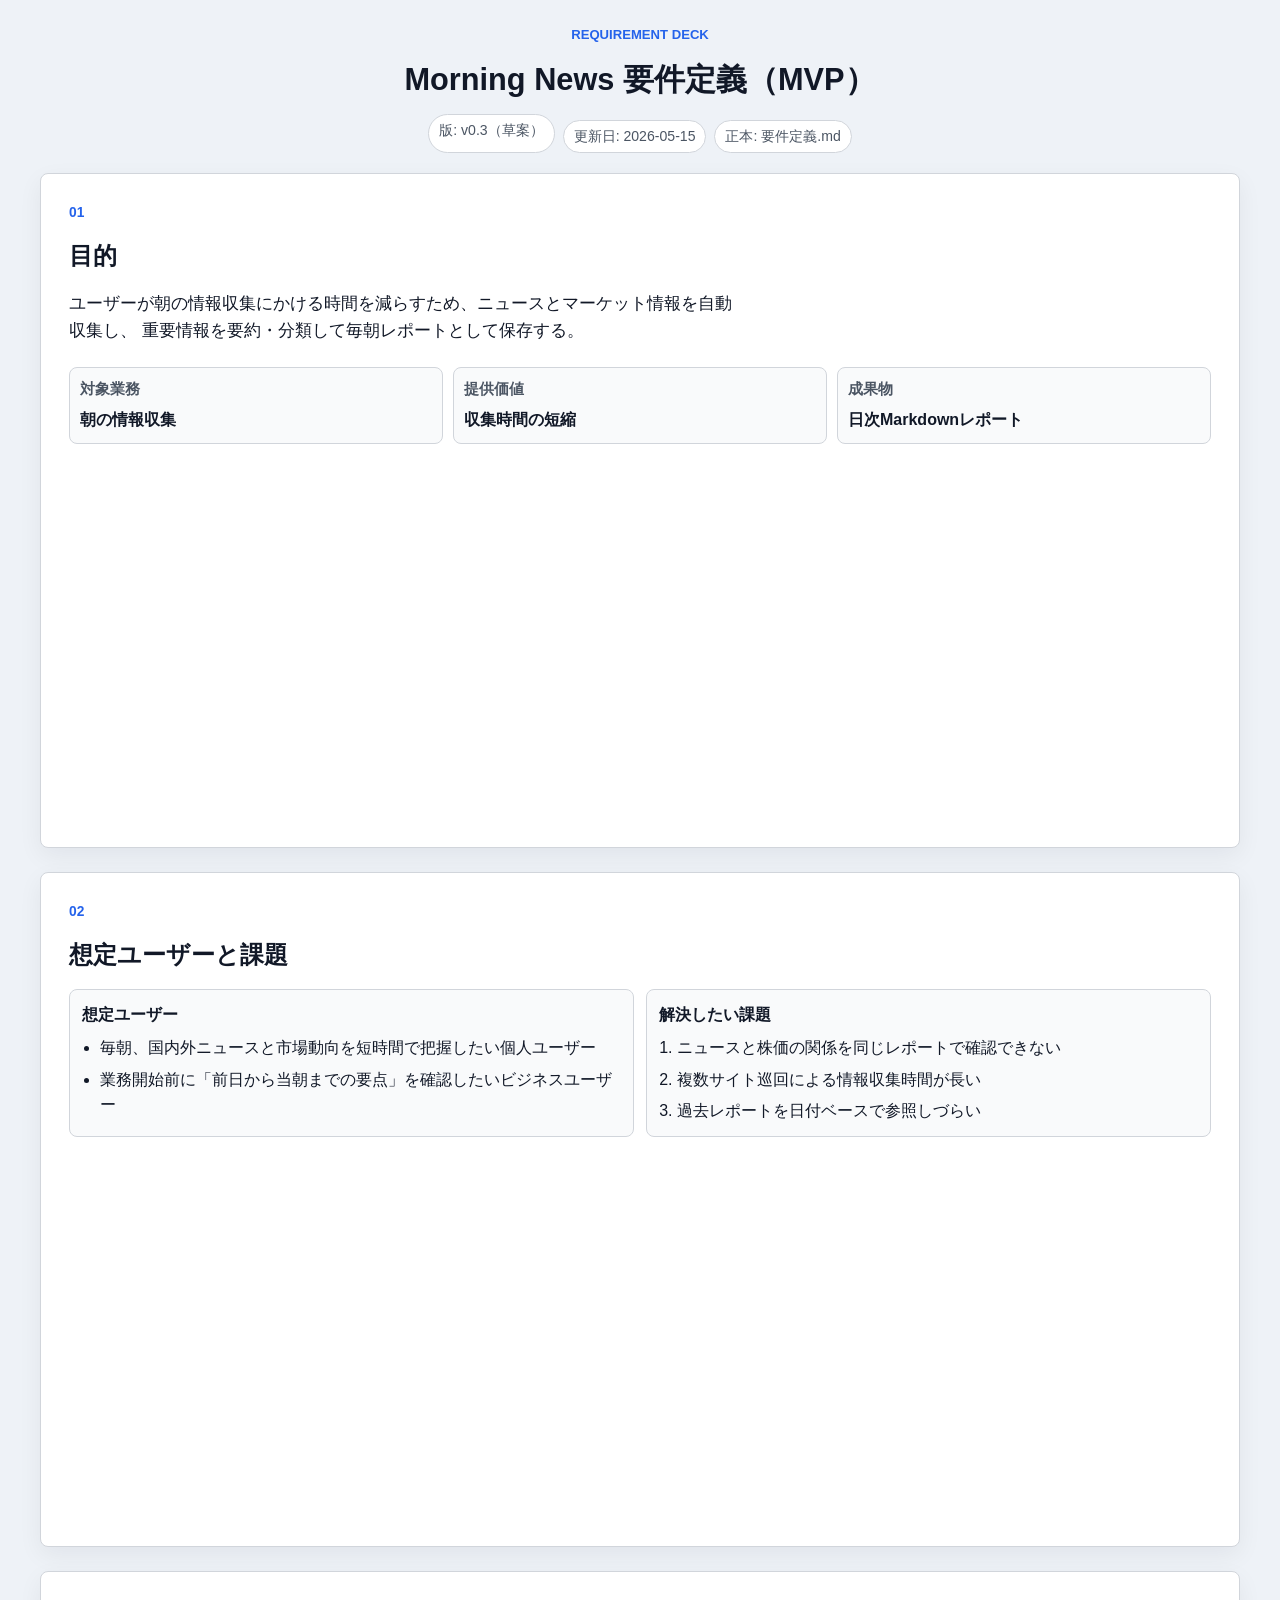
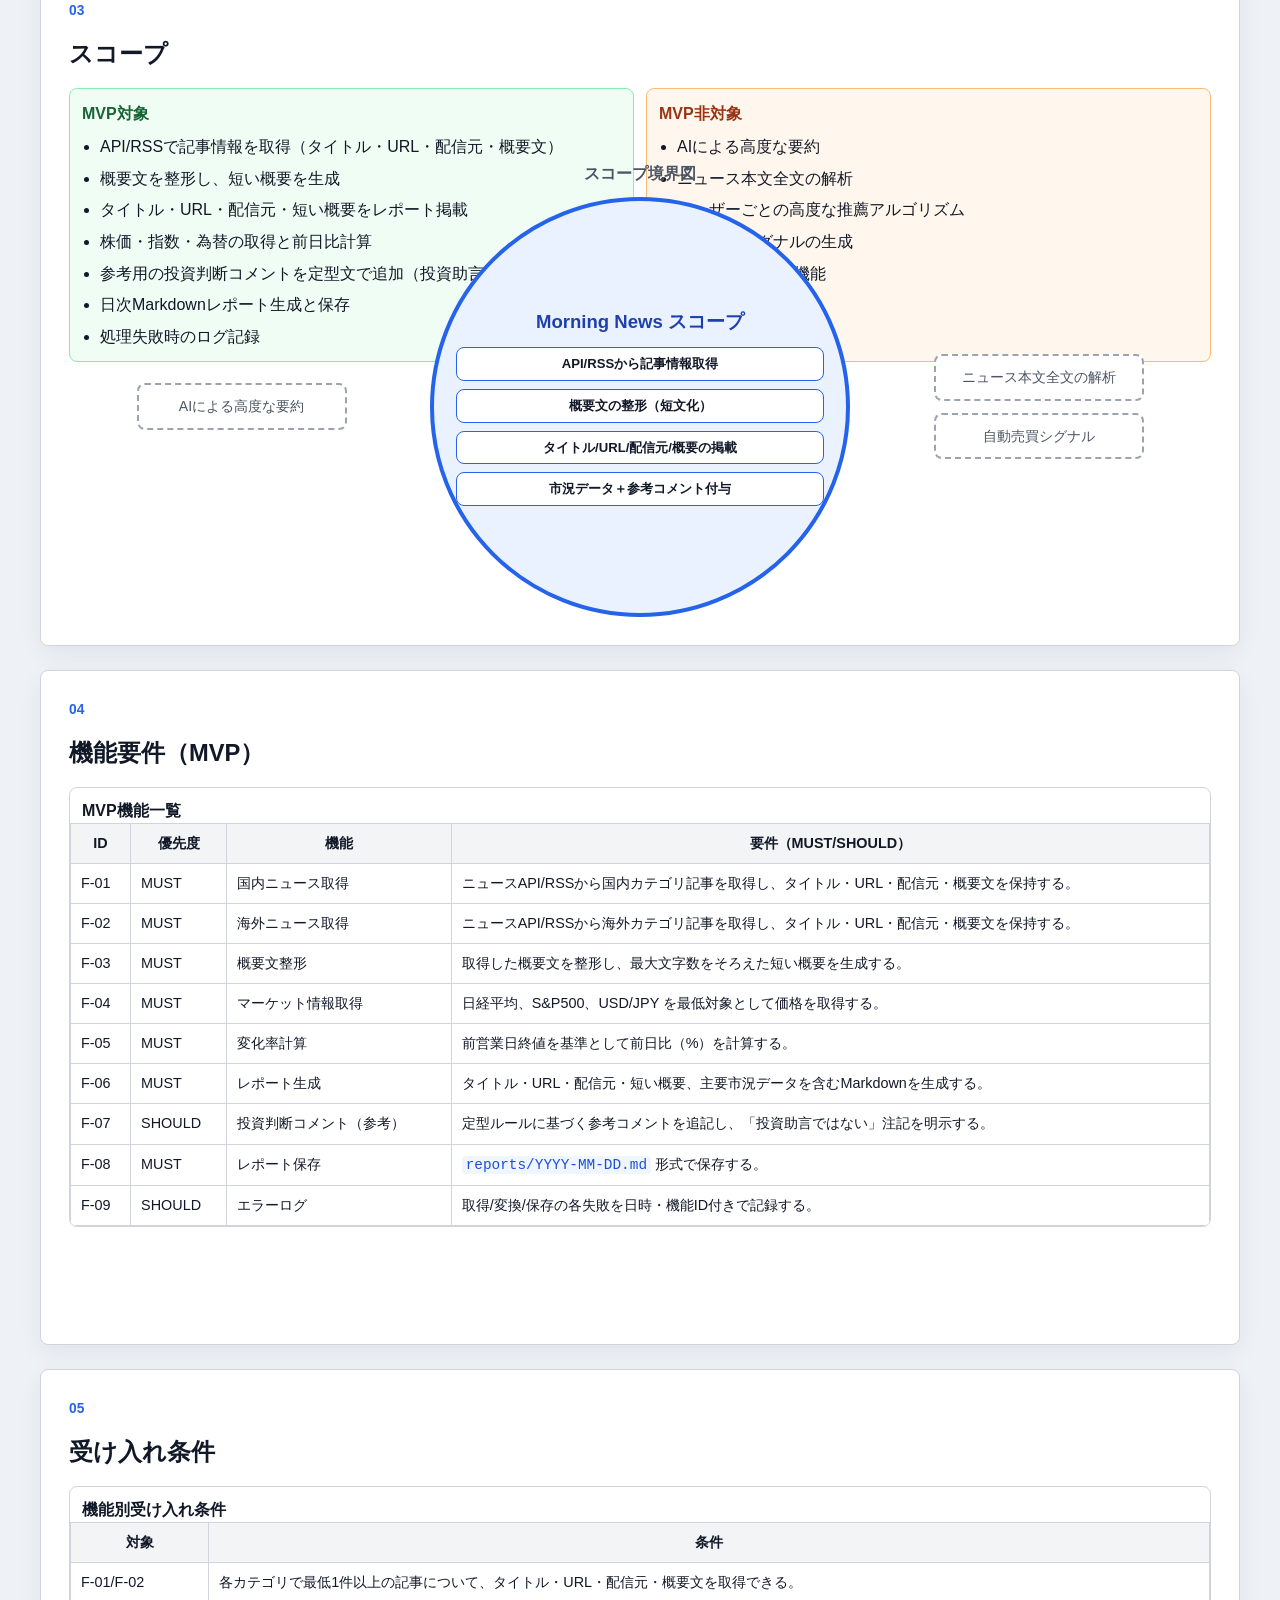
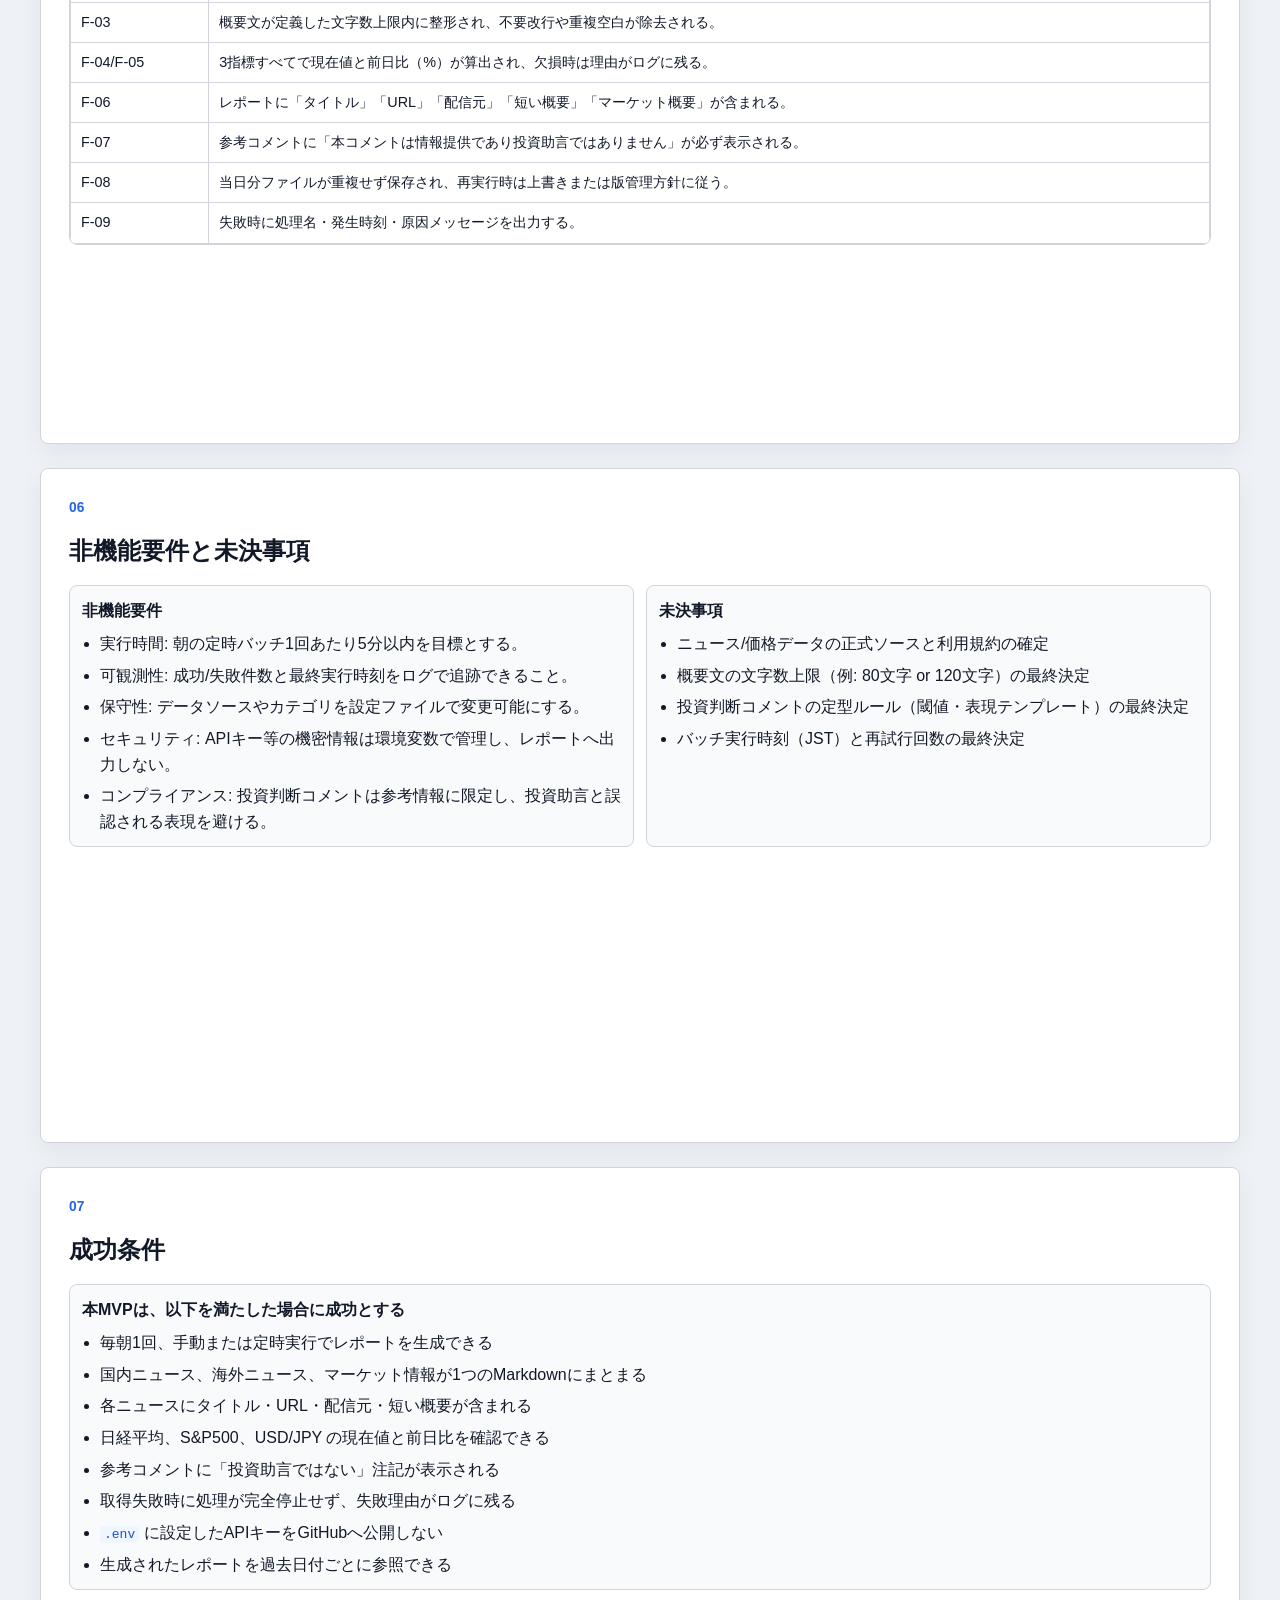
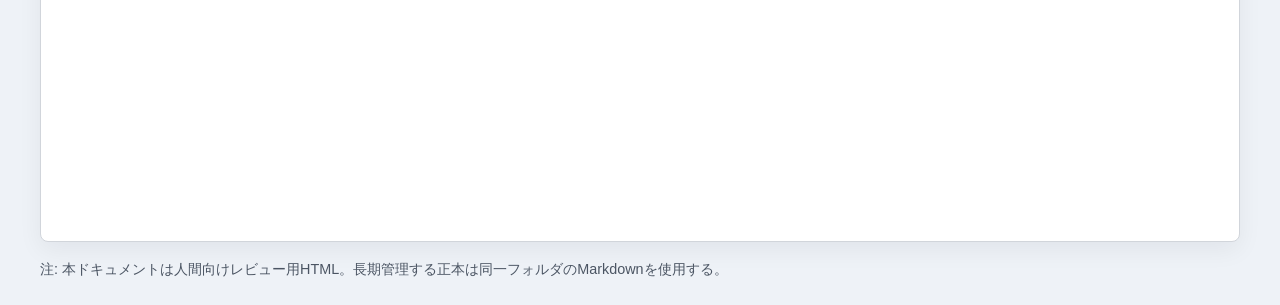
==== 要件定義.html @ 07710fcb "Add Morning News requirements deck and spec updates" ====
<!DOCTYPE html>
<html lang="ja">
  <head>
    <meta charset="UTF-8">
    <meta name="viewport" content="width=device-width, initial-scale=1.0">
    <title>Morning News 要件定義</title>
    <link rel="stylesheet" href="./要件定義.css">
  </head>
  <body>
    <header class="deck-header">
      <p class="deck-label">Requirement Deck</p>
      <h1>Morning News 要件定義（MVP）</h1>
      <ul class="deck-meta">
        <li>版: v0.3（草案）</li>
        <li>更新日: 2026-05-15</li>
        <li>正本: 要件定義.md</li>
      </ul>
    </header>

    <main class="deck">
      <article class="slide cover" id="slide-01">
        <p class="slide-index">01</p>
        <h2>目的</h2>
        <p class="lead">
          ユーザーが朝の情報収集にかける時間を減らすため、ニュースとマーケット情報を自動収集し、
          重要情報を要約・分類して毎朝レポートとして保存する。
        </p>
        <div class="highlights">
          <section class="highlight">
            <h3>対象業務</h3>
            <p>朝の情報収集</p>
          </section>
          <section class="highlight">
            <h3>提供価値</h3>
            <p>収集時間の短縮</p>
          </section>
          <section class="highlight">
            <h3>成果物</h3>
            <p>日次Markdownレポート</p>
          </section>
        </div>
      </article>

      <article class="slide" id="slide-02">
        <p class="slide-index">02</p>
        <h2>想定ユーザーと課題</h2>
        <div class="two-col">
          <section class="panel">
            <h3>想定ユーザー</h3>
            <ul>
              <li>毎朝、国内外ニュースと市場動向を短時間で把握したい個人ユーザー</li>
              <li>業務開始前に「前日から当朝までの要点」を確認したいビジネスユーザー</li>
            </ul>
          </section>
          <section class="panel">
            <h3>解決したい課題</h3>
            <ol>
              <li>ニュースと株価の関係を同じレポートで確認できない</li>
              <li>複数サイト巡回による情報収集時間が長い</li>
              <li>過去レポートを日付ベースで参照しづらい</li>
            </ol>
          </section>
        </div>
      </article>

      <article class="slide" id="slide-03">
        <p class="slide-index">03</p>
        <h2>スコープ</h2>
        <div class="two-col">
          <section class="panel panel-in">
            <h3>MVP対象</h3>
            <ul>
              <li>API/RSSで記事情報を取得（タイトル・URL・配信元・概要文）</li>
              <li>概要文を整形し、短い概要を生成</li>
              <li>タイトル・URL・配信元・短い概要をレポート掲載</li>
              <li>株価・指数・為替の取得と前日比計算</li>
              <li>参考用の投資判断コメントを定型文で追加（投資助言はしない）</li>
              <li>日次Markdownレポート生成と保存</li>
              <li>処理失敗時のログ記録</li>
            </ul>
          </section>
          <section class="panel panel-out">
            <h3>MVP非対象</h3>
            <ul>
              <li>AIによる高度な要約</li>
              <li>ニュース本文全文の解析</li>
              <li>ユーザーごとの高度な推薦アルゴリズム</li>
              <li>自動売買シグナルの生成</li>
              <li>Web UIでの編集機能</li>
              <li>モバイル通知連携</li>
            </ul>
          </section>
        </div>
        <div class="scope-diagram">
          <h3>スコープ境界図</h3>
          <div class="scope-diagram-row">
            <div class="outside-area outside-left">
              <div class="outside-item">
                AIによる高度な要約
              </div>
            </div>
            <div class="scope-boundary">
              <p class="scope-title">Morning News スコープ</p>
              <ul class="inside-list">
                <li>API/RSSから記事情報取得</li>
                <li>概要文の整形（短文化）</li>
                <li>タイトル/URL/配信元/概要の掲載</li>
                <li>市況データ＋参考コメント付与</li>
              </ul>
            </div>
            <div class="outside-area outside-right">
              <div class="outside-item">ニュース本文全文の解析</div>
              <div class="outside-item">自動売買シグナル</div>
            </div>
          </div>
        </div>
      </article>

      <article class="slide" id="slide-04">
        <p class="slide-index">04</p>
        <h2>機能要件（MVP）</h2>
        <div class="table-wrap">
          <table>
            <caption>MVP機能一覧</caption>
            <thead>
              <tr>
                <th>ID</th>
                <th>優先度</th>
                <th>機能</th>
                <th>要件（MUST/SHOULD）</th>
              </tr>
            </thead>
            <tbody>
              <tr>
                <td>F-01</td>
                <td>MUST</td>
                <td>国内ニュース取得</td>
                <td>ニュースAPI/RSSから国内カテゴリ記事を取得し、タイトル・URL・配信元・概要文を保持する。</td>
              </tr>
              <tr>
                <td>F-02</td>
                <td>MUST</td>
                <td>海外ニュース取得</td>
                <td>ニュースAPI/RSSから海外カテゴリ記事を取得し、タイトル・URL・配信元・概要文を保持する。</td>
              </tr>
              <tr>
                <td>F-03</td>
                <td>MUST</td>
                <td>概要文整形</td>
                <td>取得した概要文を整形し、最大文字数をそろえた短い概要を生成する。</td>
              </tr>
              <tr>
                <td>F-04</td>
                <td>MUST</td>
                <td>マーケット情報取得</td>
                <td>日経平均、S&amp;P500、USD/JPY を最低対象として価格を取得する。</td>
              </tr>
              <tr>
                <td>F-05</td>
                <td>MUST</td>
                <td>変化率計算</td>
                <td>前営業日終値を基準として前日比（%）を計算する。</td>
              </tr>
              <tr>
                <td>F-06</td>
                <td>MUST</td>
                <td>レポート生成</td>
                <td>タイトル・URL・配信元・短い概要、主要市況データを含むMarkdownを生成する。</td>
              </tr>
              <tr>
                <td>F-07</td>
                <td>SHOULD</td>
                <td>投資判断コメント（参考）</td>
                <td>定型ルールに基づく参考コメントを追記し、「投資助言ではない」注記を明示する。</td>
              </tr>
              <tr>
                <td>F-08</td>
                <td>MUST</td>
                <td>レポート保存</td>
                <td><code>reports/YYYY-MM-DD.md</code> 形式で保存する。</td>
              </tr>
              <tr>
                <td>F-09</td>
                <td>SHOULD</td>
                <td>エラーログ</td>
                <td>取得/変換/保存の各失敗を日時・機能ID付きで記録する。</td>
              </tr>
            </tbody>
          </table>
        </div>
      </article>

      <article class="slide" id="slide-05">
        <p class="slide-index">05</p>
        <h2>受け入れ条件</h2>
        <div class="table-wrap">
          <table>
            <caption>機能別受け入れ条件</caption>
            <thead>
              <tr>
                <th>対象</th>
                <th>条件</th>
              </tr>
            </thead>
            <tbody>
              <tr>
                <td>F-01/F-02</td>
                <td>各カテゴリで最低1件以上の記事について、タイトル・URL・配信元・概要文を取得できる。</td>
              </tr>
              <tr>
                <td>F-03</td>
                <td>概要文が定義した文字数上限内に整形され、不要改行や重複空白が除去される。</td>
              </tr>
              <tr>
                <td>F-04/F-05</td>
                <td>3指標すべてで現在値と前日比（%）が算出され、欠損時は理由がログに残る。</td>
              </tr>
              <tr>
                <td>F-06</td>
                <td>レポートに「タイトル」「URL」「配信元」「短い概要」「マーケット概要」が含まれる。</td>
              </tr>
              <tr>
                <td>F-07</td>
                <td>参考コメントに「本コメントは情報提供であり投資助言ではありません」が必ず表示される。</td>
              </tr>
              <tr>
                <td>F-08</td>
                <td>当日分ファイルが重複せず保存され、再実行時は上書きまたは版管理方針に従う。</td>
              </tr>
              <tr>
                <td>F-09</td>
                <td>失敗時に処理名・発生時刻・原因メッセージを出力する。</td>
              </tr>
            </tbody>
          </table>
        </div>
        
      </article>

      <article class="slide" id="slide-06">
        <p class="slide-index">06</p>
        <h2>非機能要件と未決事項</h2>
        <div class="two-col">
          <section class="panel">
            <h3>非機能要件</h3>
            <ul>
              <li>実行時間: 朝の定時バッチ1回あたり5分以内を目標とする。</li>
              <li>可観測性: 成功/失敗件数と最終実行時刻をログで追跡できること。</li>
              <li>保守性: データソースやカテゴリを設定ファイルで変更可能にする。</li>
              <li>セキュリティ: APIキー等の機密情報は環境変数で管理し、レポートへ出力しない。</li>
              <li>コンプライアンス: 投資判断コメントは参考情報に限定し、投資助言と誤認される表現を避ける。</li>
            </ul>
          </section>
          <section class="panel">
            <h3>未決事項</h3>
            <ul>
              <li>ニュース/価格データの正式ソースと利用規約の確定</li>
              <li>概要文の文字数上限（例: 80文字 or 120文字）の最終決定</li>
              <li>投資判断コメントの定型ルール（閾値・表現テンプレート）の最終決定</li>
              <li>バッチ実行時刻（JST）と再試行回数の最終決定</li>
            </ul>
          </section>
        </div>
      </article>

      <article class="slide" id="slide-07">
        <p class="slide-index">07</p>
        <h2>成功条件</h2>
        <section class="panel">
          <h3>本MVPは、以下を満たした場合に成功とする</h3>
          <ul>
            <li>毎朝1回、手動または定時実行でレポートを生成できる</li>
            <li>国内ニュース、海外ニュース、マーケット情報が1つのMarkdownにまとまる</li>
            <li>各ニュースにタイトル・URL・配信元・短い概要が含まれる</li>
            <li>日経平均、S&amp;P500、USD/JPY の現在値と前日比を確認できる</li>
            <li>参考コメントに「投資助言ではない」注記が表示される</li>
            <li>取得失敗時に処理が完全停止せず、失敗理由がログに残る</li>
            <li><code>.env</code> に設定したAPIキーをGitHubへ公開しない</li>
            <li>生成されたレポートを過去日付ごとに参照できる</li>
          </ul>
        </section>
      </article>
    </main>

    <footer class="deck-footer">
      注: 本ドキュメントは人間向けレビュー用HTML。長期管理する正本は同一フォルダのMarkdownを使用する。
    </footer>
  </body>
</html>
---- 要件定義.css ----
:root {
  --bg: #eef2f7;
  --surface: #ffffff;
  --text: #111827;
  --muted: #4b5563;
  --line: #d1d5db;
  --accent: #2563eb;
  --ok: #166534;
  --ok-bg: #f0fdf4;
  --out: #9a3412;
  --out-bg: #fff7ed;
}

* {
  box-sizing: border-box;
}

body {
  margin: 0;
  padding: 24px;
  font-family: "Hiragino Kaku Gothic ProN", "Yu Gothic", sans-serif;
  color: var(--text);
  background: var(--bg);
  line-height: 1.6;
}

.deck-header,
.deck,
.deck-footer {
  width: min(1200px, 100%);
  margin-inline: auto;
}

.deck-header {
  margin-bottom: 20px;
  text-align: center;
}

.deck-label {
  margin: 0 0 8px;
  font-size: 0.82rem;
  font-weight: 700;
  color: var(--accent);
  letter-spacing: 0;
  text-transform: uppercase;
}

.deck-header h1 {
  margin: 10px;
  font-size: clamp(1.45rem, 2.4vw, 2.05rem);
  
}

.deck-meta {
  margin: 10px 0 0;
  padding: 0;
  list-style: none;
  display: flex;
  flex-wrap: wrap;
  gap: 8px;
  text-align: center;
  justify-content: center;
}

.deck-meta li {
  background: var(--surface);
  border: 1px solid var(--line);
  border-radius: 999px;
  padding: 4px 10px;
  font-size: 0.88rem;
  color: var(--muted);
}

.deck {
  display: grid;
  gap: 24px;
}

.slide {
  background: var(--surface);
  border: 1px solid var(--line);
  border-radius: 8px;
  padding: clamp(16px, 2.6vw, 28px);
  box-shadow: 0 8px 24px rgba(17, 24, 39, 0.06);
  aspect-ratio: 16 / 9;
  min-height: 540px;
  display: flex;
  flex-direction: column;
  gap: 14px;
  overflow: hidden;
}

.cover {
  justify-content: flex-start;
}

.slide-index {
  margin: 0;
  color: var(--accent);
  font-size: 0.86rem;
  font-weight: 700;
}

.slide h2 {
  margin: 0;
  font-size: clamp(1.2rem, 1.85vw, 1.7rem);
}

.lead {
  margin: 0;
  font-size: clamp(1rem, 1.35vw, 1.12rem);
  max-width: 70ch;
}

.highlights {
  margin-top: 8px;
  display: grid;
  grid-template-columns: repeat(3, minmax(0, 1fr));
  gap: 10px;
}

.highlight {
  border: 1px solid var(--line);
  border-radius: 8px;
  padding: 10px;
  background: #f9fafb;
}

.highlight h3 {
  margin: 0 0 6px;
  font-size: 0.92rem;
  color: var(--muted);
}

.highlight p {
  margin: 0;
  font-size: 1rem;
  font-weight: 700;
}

.two-col {
  display: grid;
  grid-template-columns: repeat(2, minmax(0, 1fr));
  gap: 12px;
  min-height: 0;
}

.panel {
  border: 1px solid var(--line);
  border-radius: 8px;
  padding: 12px;
  background: #f9fafb;
}

.panel-in {
  border-color: #86efac;
  background: var(--ok-bg);
}

.panel-out {
  border-color: #fdba74;
  background: var(--out-bg);
}

.panel h3 {
  margin: 0 0 8px;
  font-size: 1rem;
}

.panel-in h3 {
  color: var(--ok);
}

.panel-out h3 {
  color: var(--out);
}

ul,
ol {
  margin: 0;
  padding-left: 18px;
}

li + li {
  margin-top: 6px;
  
}

.table-wrap {
  border: 1px solid var(--line);
  border-radius: 8px;
  overflow: auto;
  min-height: 0;
}

table {
  width: 100%;
  min-width: 720px;
  border-collapse: collapse;
}

caption {
  text-align: left;
  padding: 10px 12px 0;
  font-weight: 700;
}

th,
td {
  border: 1px solid var(--line);
  padding: 8px 10px;
  vertical-align: top;
  word-break: break-word;
  font-size: 0.9rem;
}

th {
  background: #f3f4f6;
  font-weight: 700;
}

code {
  background: #eff6ff;
  color: #1d4ed8;
  border-radius: 4px;
  padding: 1px 4px;
}

.deck-footer {
  margin-top: 16px;
  color: var(--muted);
  font-size: 0.9rem;
}

.scope-diagram {
  margin-top: 4px;
  display: flex;
  flex-direction: column;
  align-items: center;
  gap: 10px;
}

.scope-diagram h3 {
  margin: 0;
  font-size: 1rem;
  color: var(--muted);
}

.scope-diagram-row {
  width: 100%;
  display: grid;
  grid-template-columns: minmax(140px, 1fr) minmax(280px, 420px) minmax(140px, 1fr);
  align-items: center;
  justify-items: center;
  column-gap: 16px;
}

.outside-area {
  width: 100%;
  display: flex;
  flex-direction: column;
  align-items: center;
  justify-content: center;
  gap: 12px;
}

.outside-left {
  justify-content: center;
}

.outside-right {
  justify-content: center;
}

.outside-item {
  width: min(100%, 210px);
  padding: 10px 12px;
  background-color: #ffffff;
  border: 2px dashed #9ca3af;
  border-radius: 8px;
  text-align: center;
  color: #4b5563;
  font-size: 0.88rem;
}

.scope-boundary {
  width: min(100%, 420px);
  aspect-ratio: 1 / 1;
  border: 4px solid #2563eb;
  border-radius: 50%;
  background-color: #eaf2ff;
  display: flex;
  flex-direction: column;
  justify-content: center;
  align-items: center;
  padding: 22px;
}

.scope-title {
  margin: 0 0 10px;
  font-size: clamp(1rem, 1.45vw, 1.2rem);
  font-weight: 700;
  color: #1e40af;
  text-align: center;
}

.inside-list {
  margin: 0;
  padding-left: 0;
  width: 100%;
  list-style: none;
}

.inside-list li {
  background-color: #ffffff;
  border: 1px solid #2563eb;
  border-radius: 8px;
  padding: 7px 8px;
  margin-bottom: 8px;
  text-align: center;
  font-size: 0.82rem;
  font-weight: 700;
  line-height: 1.35;
}

.inside-list li:last-child {
  margin-bottom: 0;
}

@media (max-width: 1024px) {
  body {
    padding: 16px;
  }

  .slide {
    aspect-ratio: auto;
    min-height: unset;
  }
}

@media (max-width: 768px) {
  .two-col,
  .highlights {
    grid-template-columns: 1fr;
  }

  .scope-diagram-row {
    grid-template-columns: 1fr;
    row-gap: 12px;
  }

  .outside-area {
    flex-direction: row;
    flex-wrap: wrap;
  }

  .scope-boundary {
    width: min(100%, 360px);
  }
}

@media print {
  body {
    background: #ffffff;
    padding: 0;
  }

  .deck-header,
  .deck,
  .deck-footer {
    width: 100%;
  }

  .deck-header {
    padding: 10mm;
  }

  .slide {
    box-shadow: none;
    border-radius: 0;
    border: 1px solid #9ca3af;
    margin: 0;
    min-height: auto;
    aspect-ratio: auto;
    break-after: page;
    page-break-after: always;
  }

  .slide:last-child {
    break-after: auto;
    page-break-after: auto;
  }
}
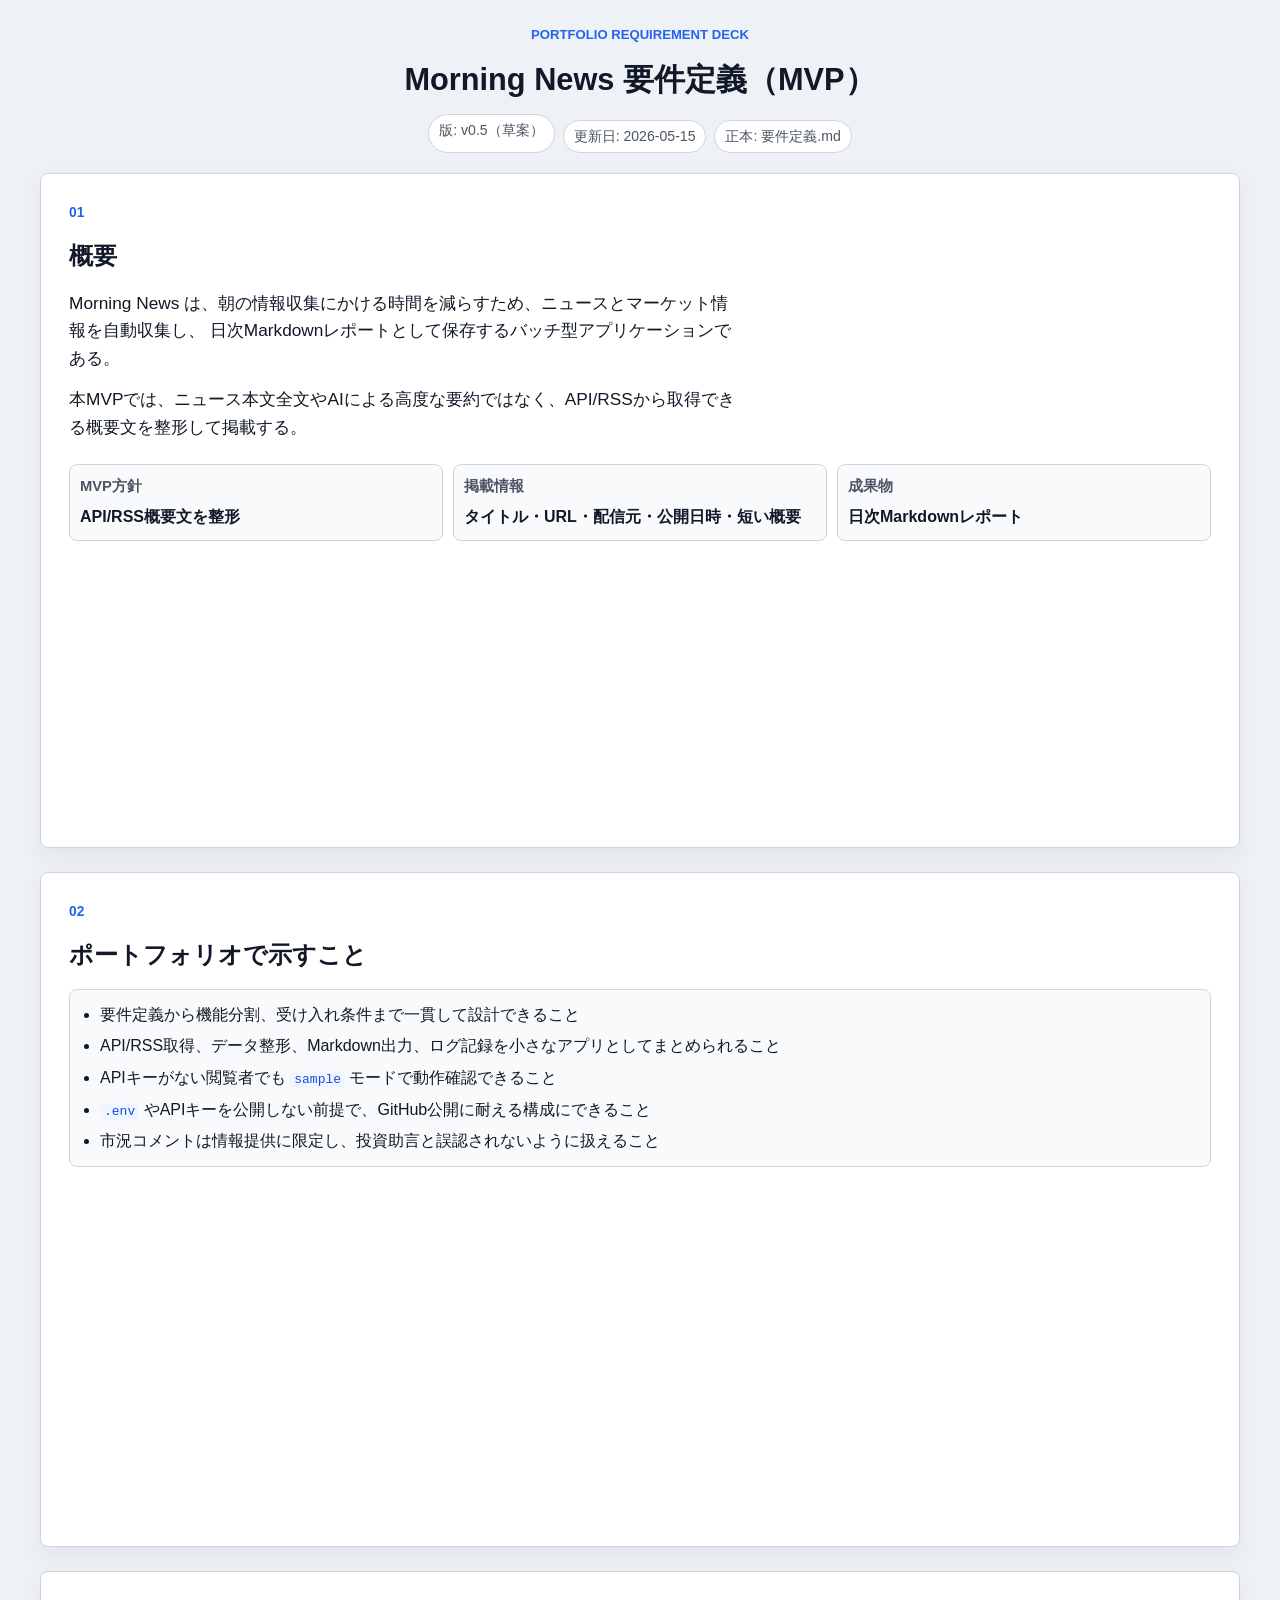
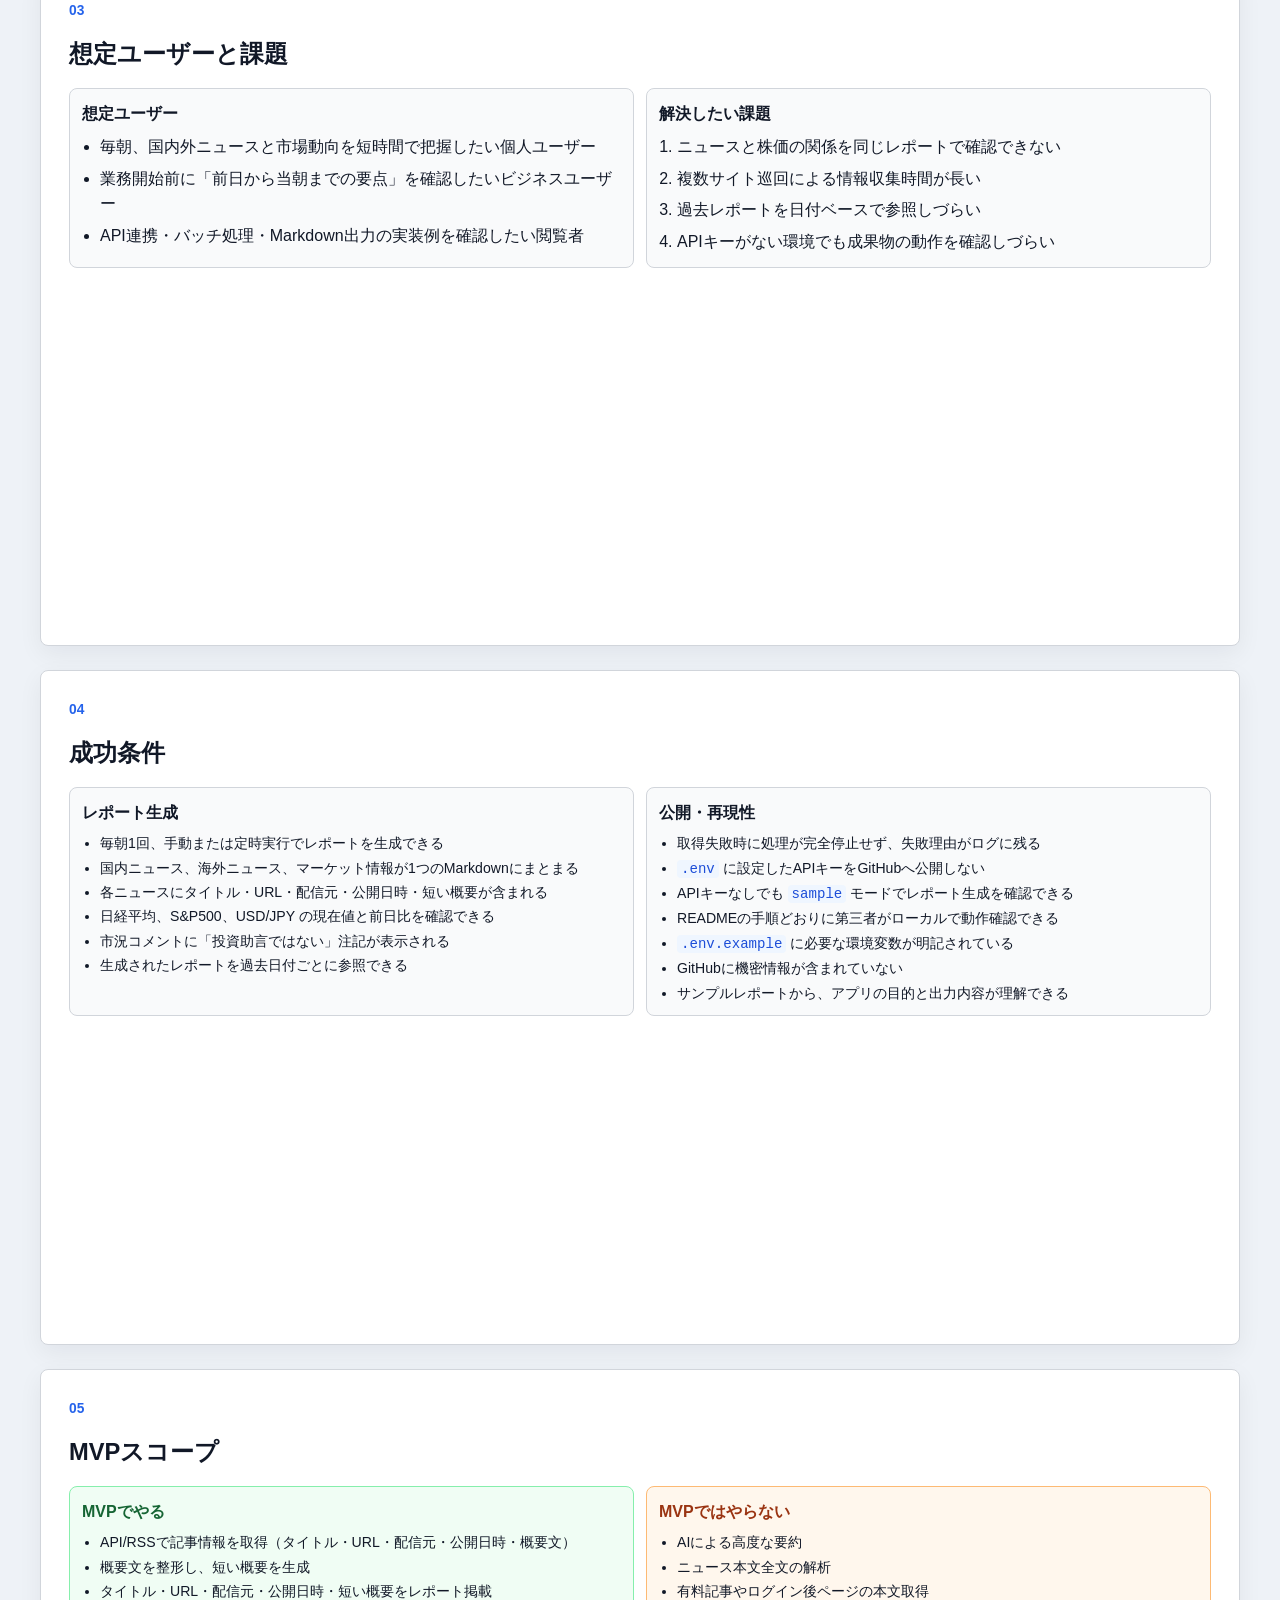
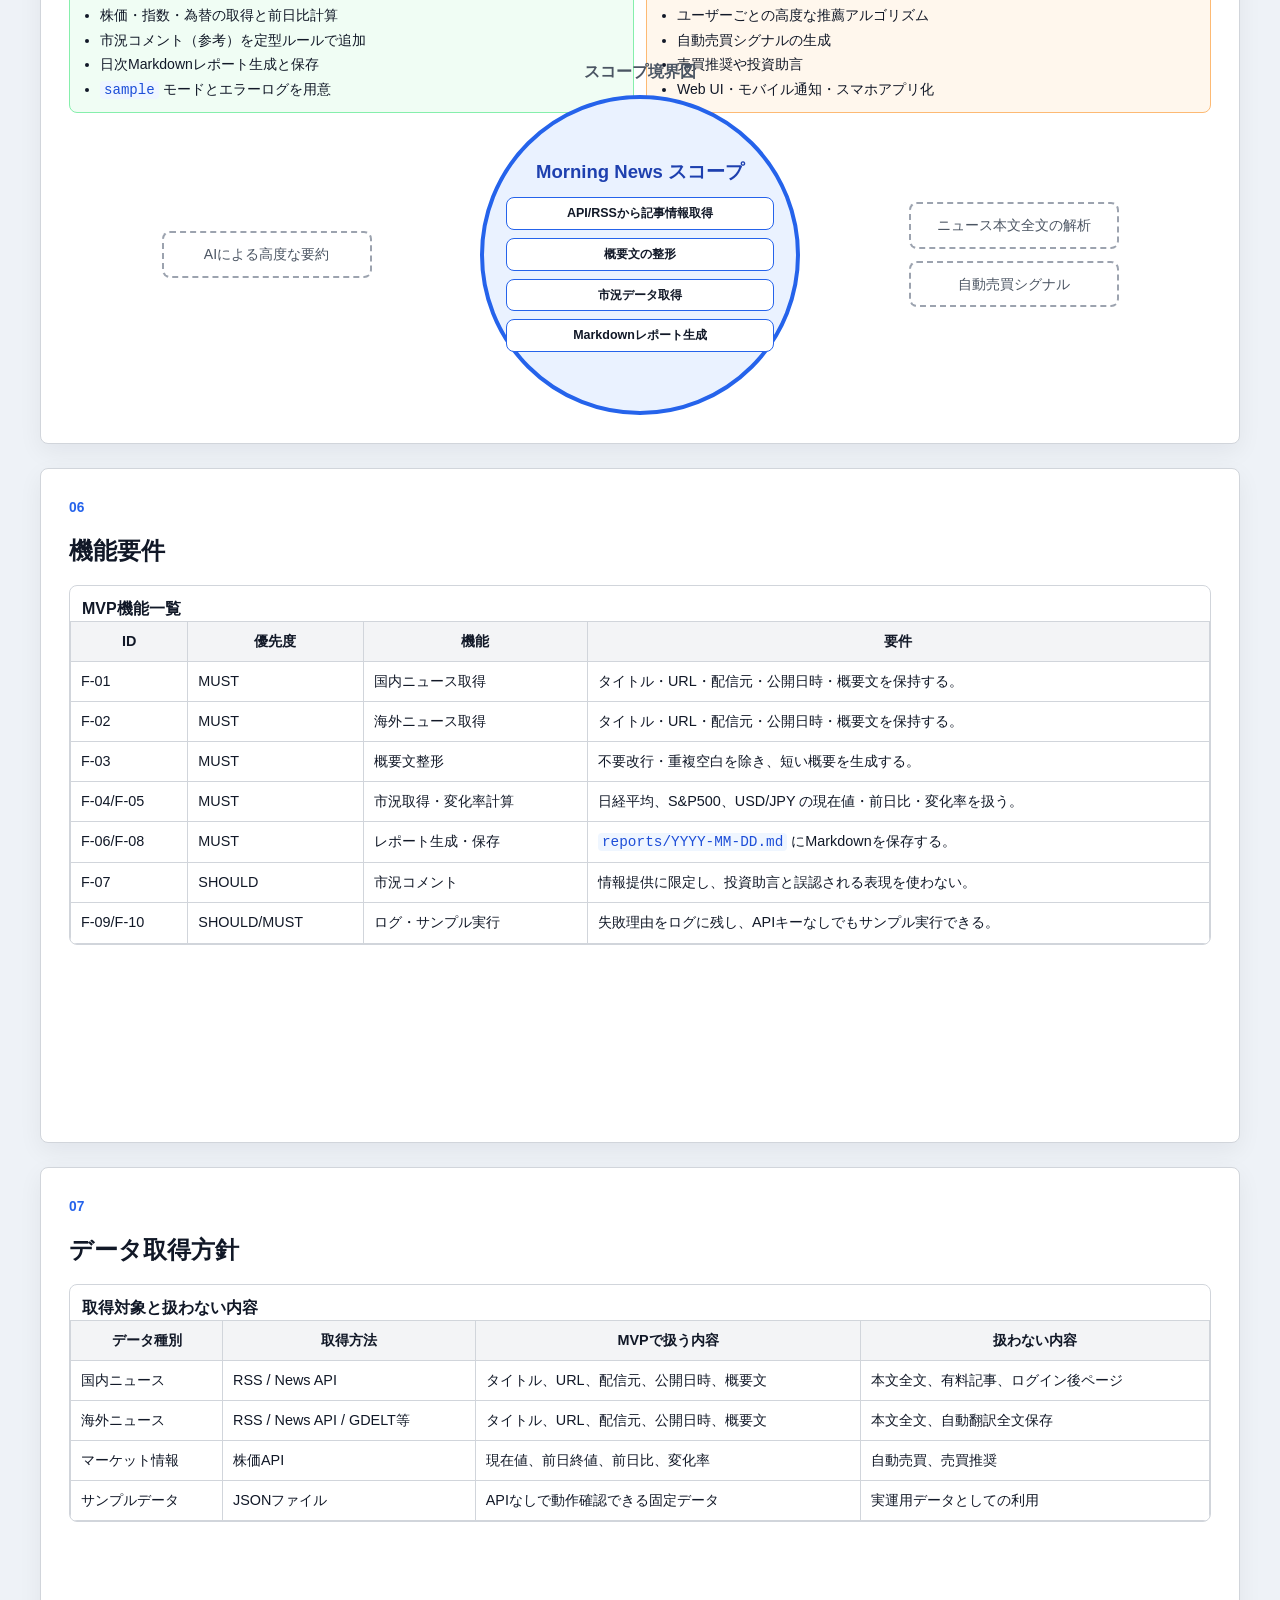
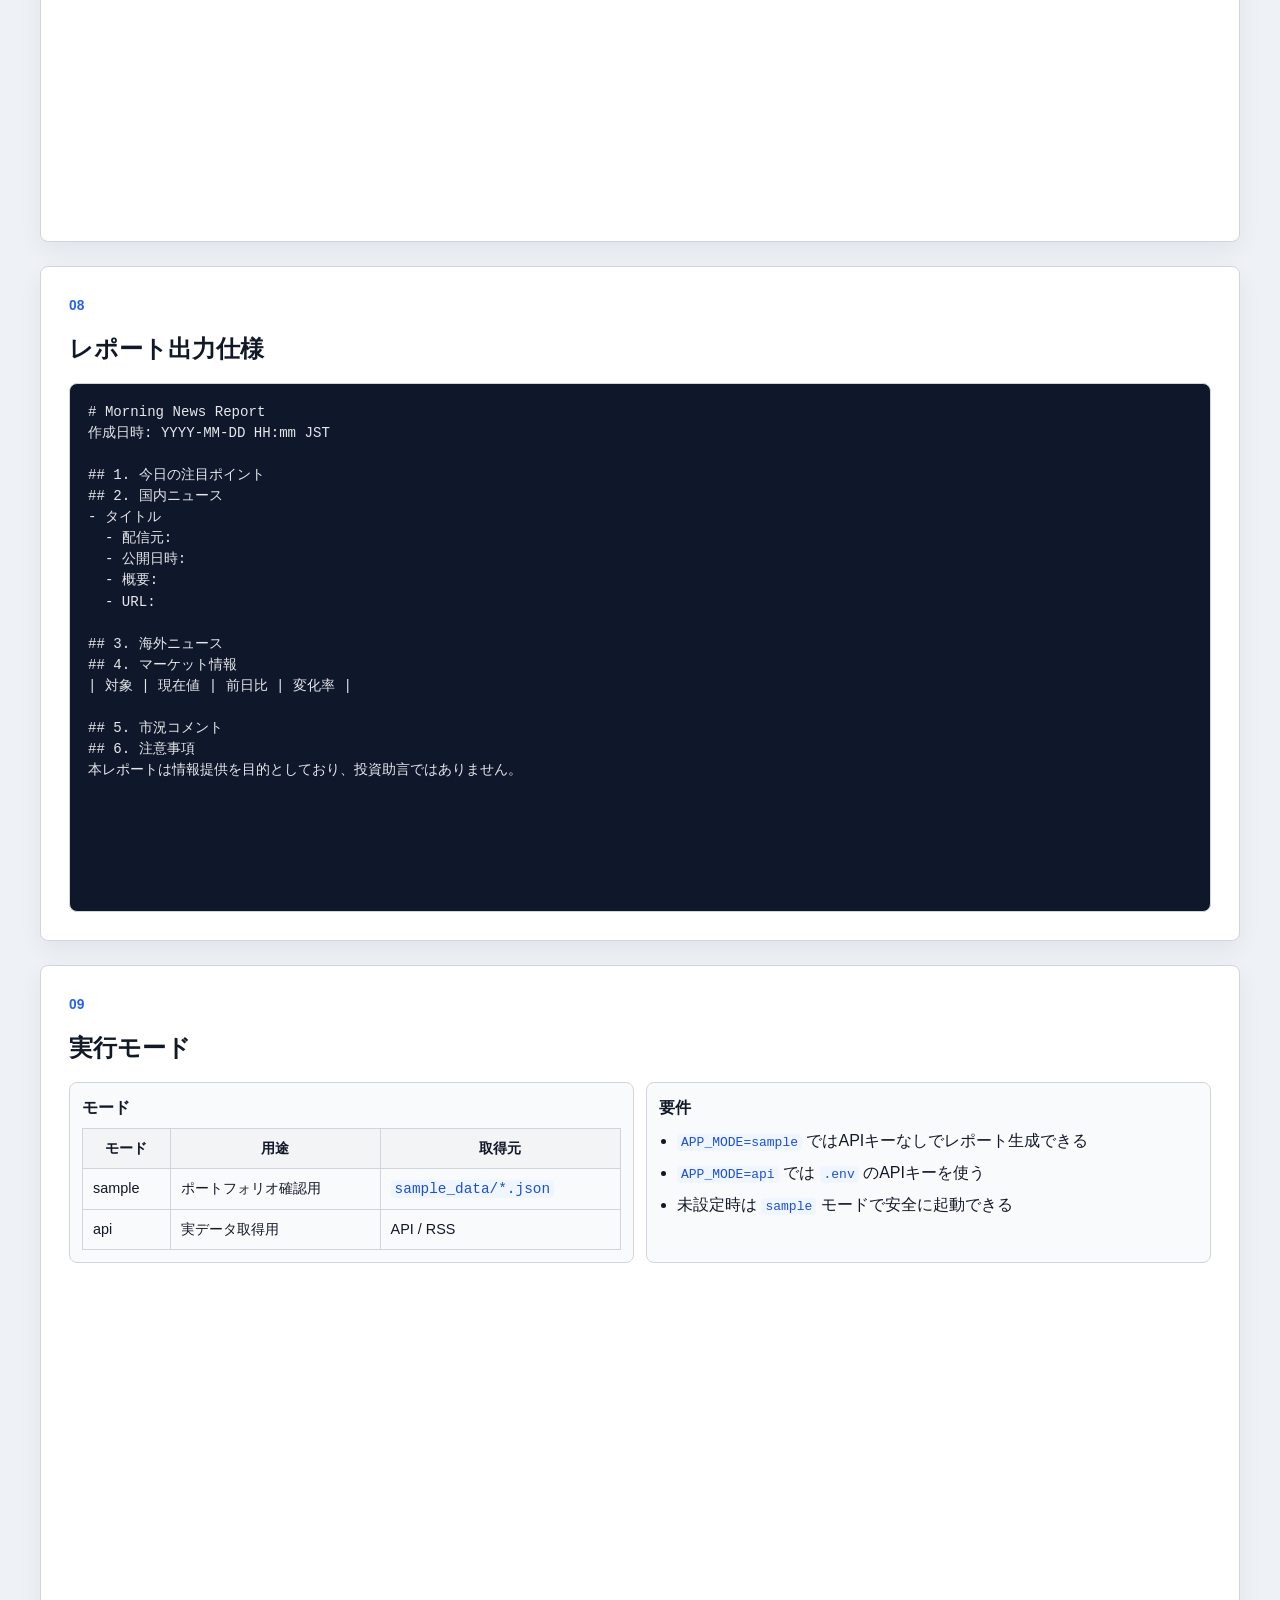
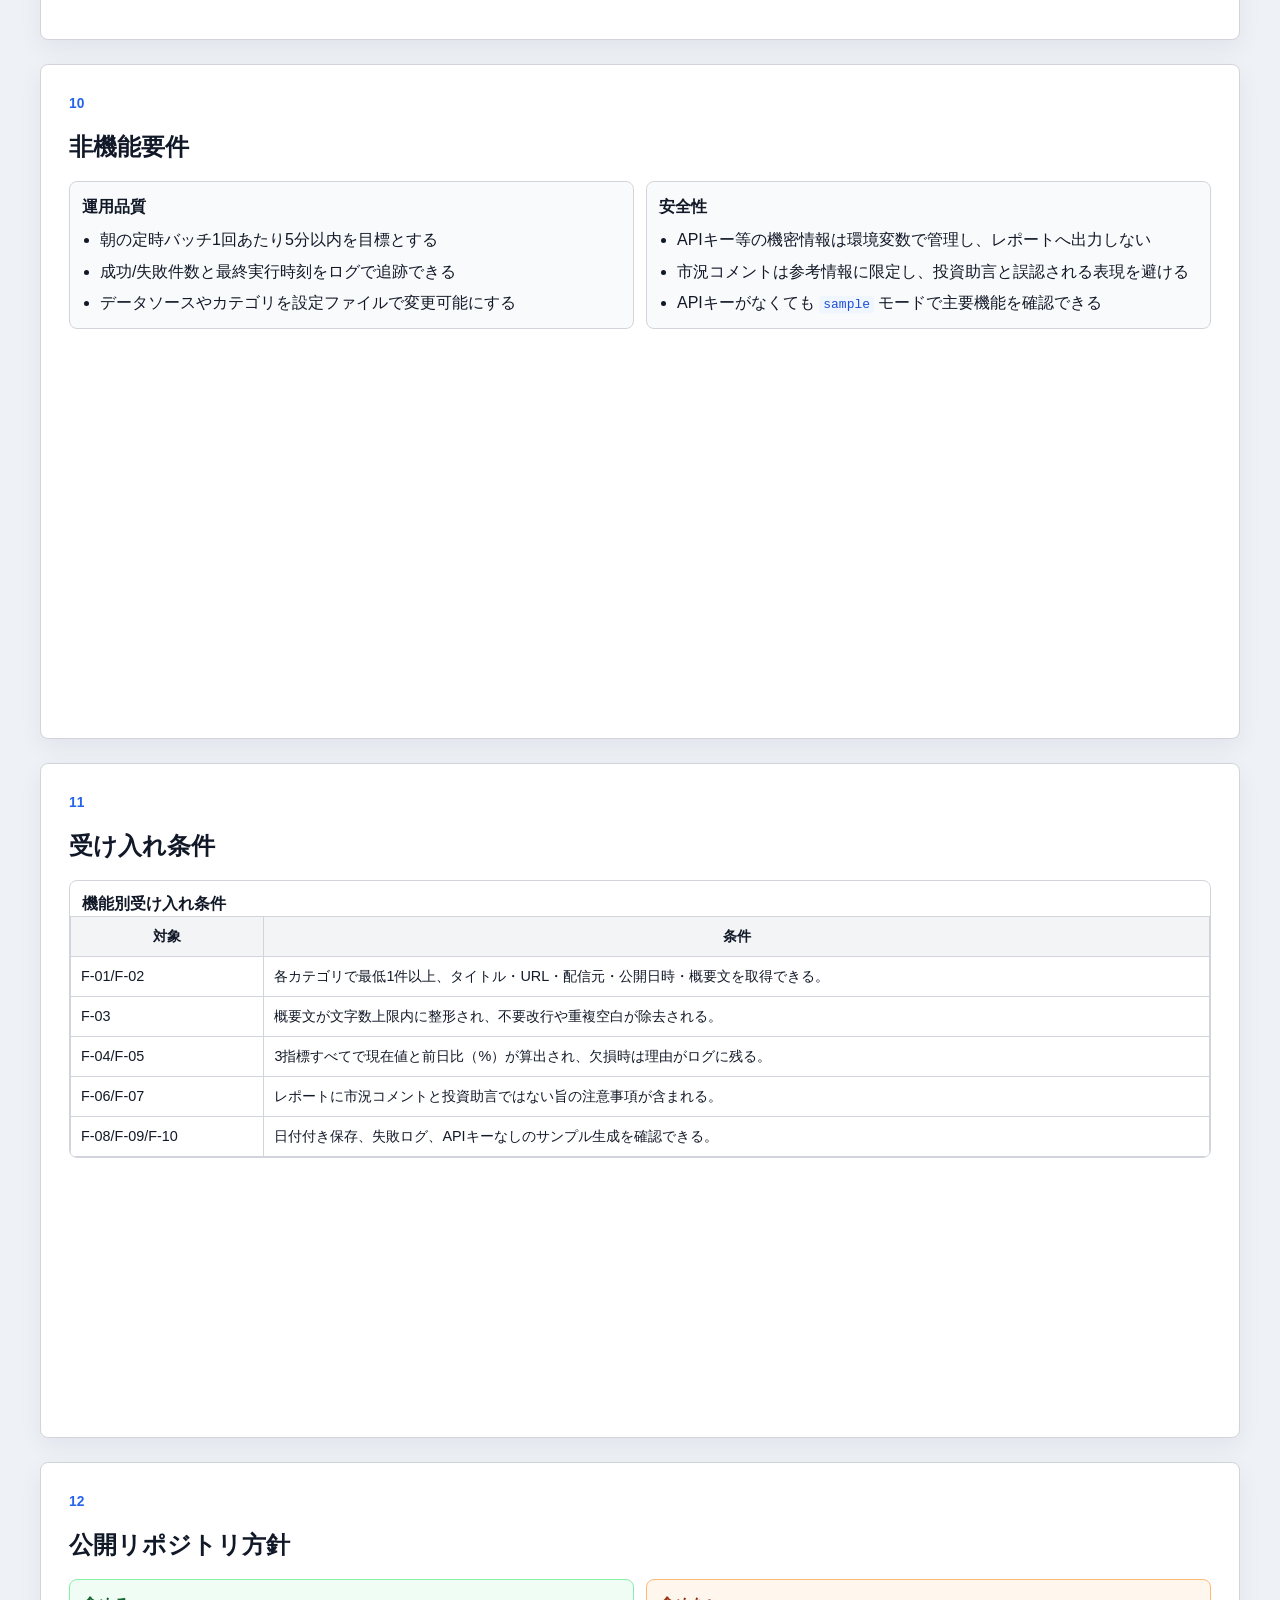
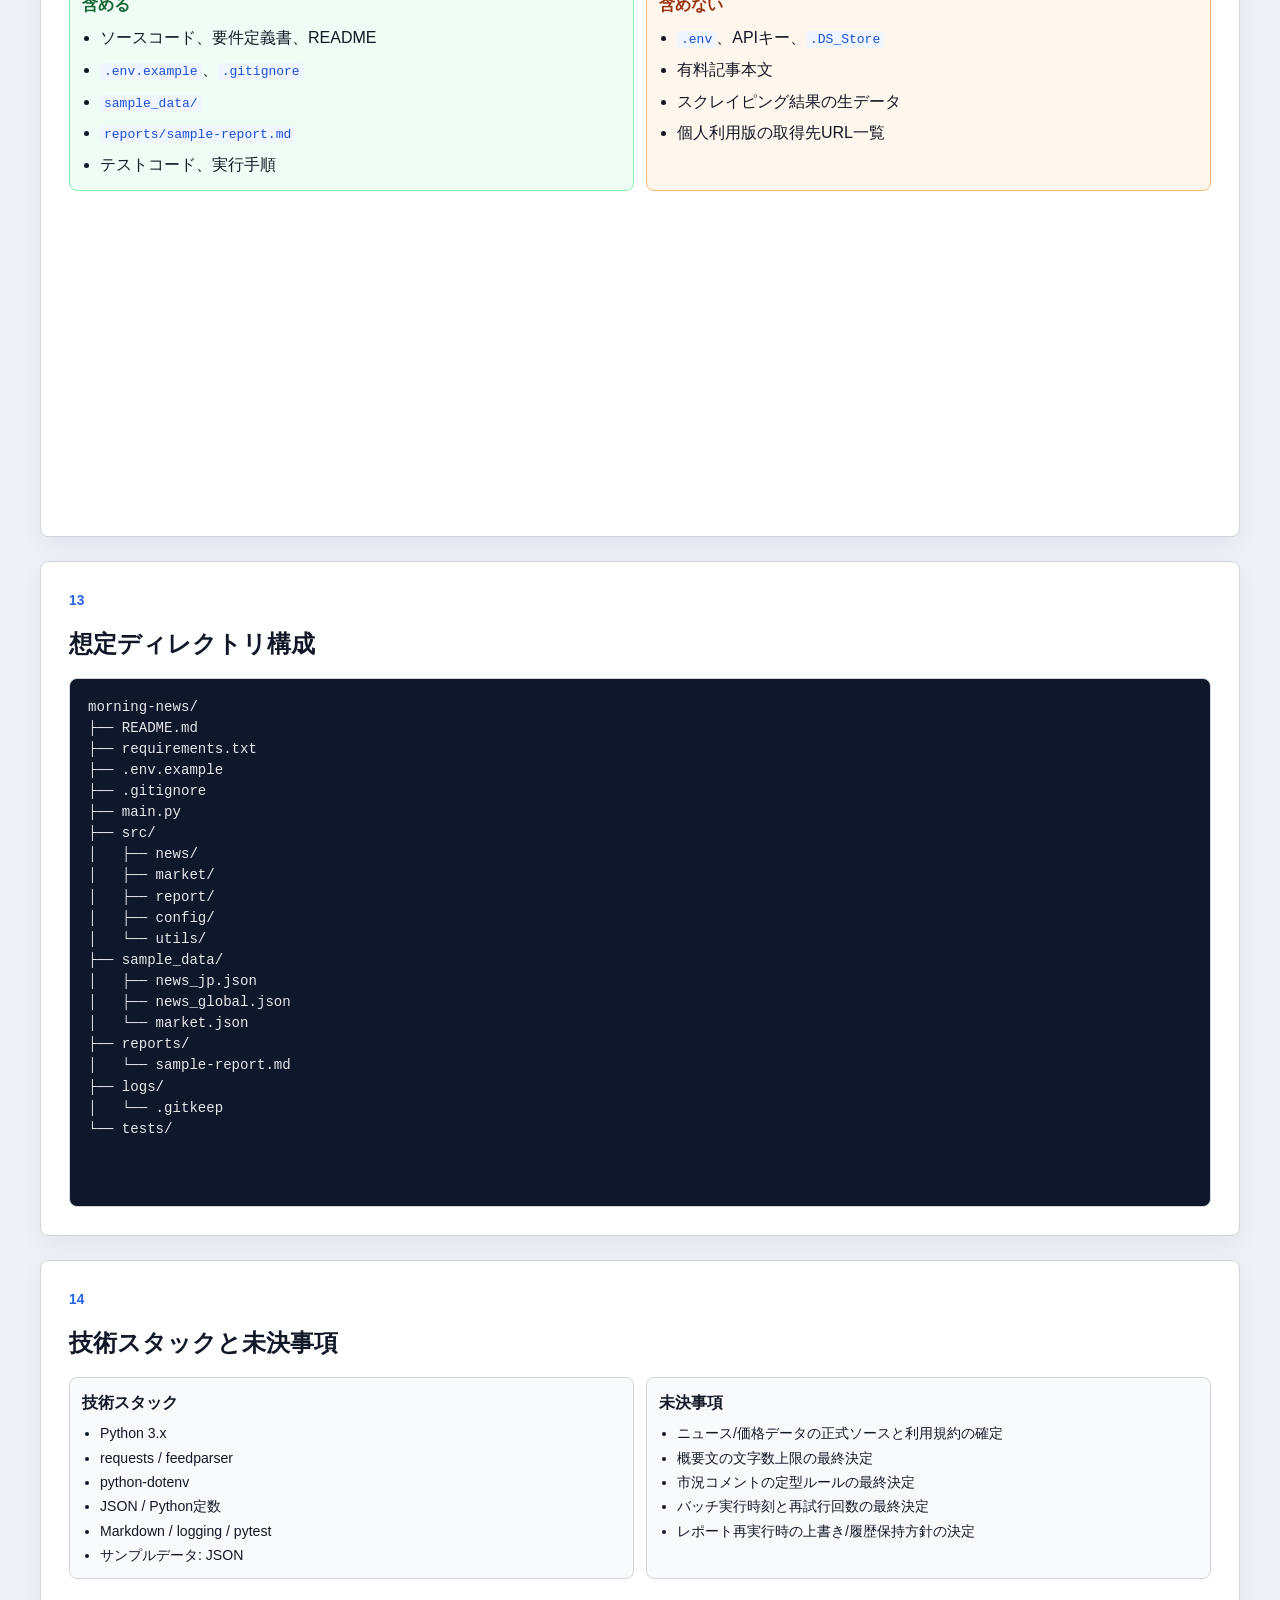
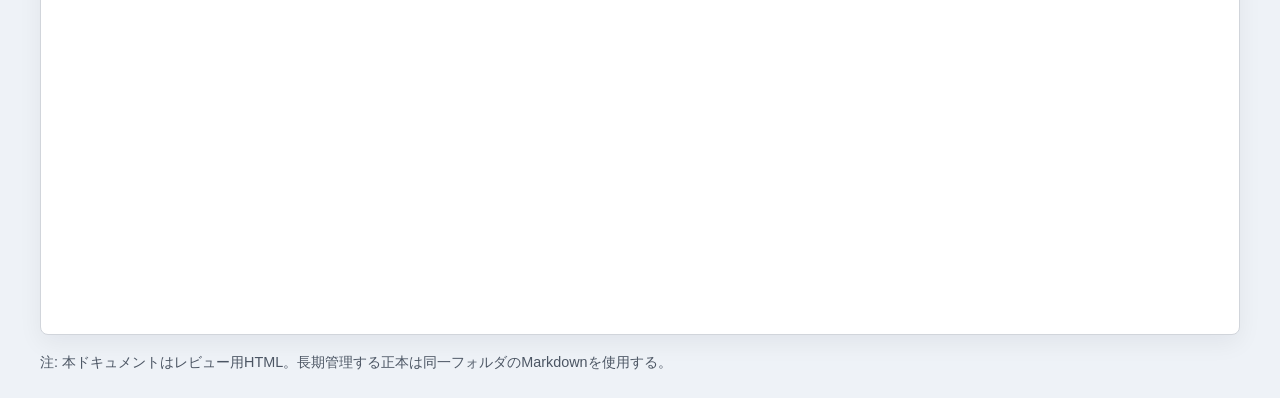
==== commit aca2d723: "Optimize requirements for portfolio presentation" ====
--- a/要件定義.html
+++ b/要件定義.html
@@ -8,10 +8,10 @@
   </head>
   <body>
     <header class="deck-header">
-      <p class="deck-label">Requirement Deck</p>
+      <p class="deck-label">Portfolio Requirement Deck</p>
       <h1>Morning News 要件定義（MVP）</h1>
       <ul class="deck-meta">
-        <li>版: v0.3（草案）</li>
+        <li>版: v0.5（草案）</li>
         <li>更新日: 2026-05-15</li>
         <li>正本: 要件定義.md</li>
       </ul>
@@ -20,19 +20,22 @@
     <main class="deck">
       <article class="slide cover" id="slide-01">
         <p class="slide-index">01</p>
-        <h2>目的</h2>
+        <h2>概要</h2>
         <p class="lead">
-          ユーザーが朝の情報収集にかける時間を減らすため、ニュースとマーケット情報を自動収集し、
-          重要情報を要約・分類して毎朝レポートとして保存する。
+          Morning News は、朝の情報収集にかける時間を減らすため、ニュースとマーケット情報を自動収集し、
+          日次Markdownレポートとして保存するバッチ型アプリケーションである。
+        </p>
+        <p class="lead">
+          本MVPでは、ニュース本文全文やAIによる高度な要約ではなく、API/RSSから取得できる概要文を整形して掲載する。
         </p>
         <div class="highlights">
           <section class="highlight">
-            <h3>対象業務</h3>
-            <p>朝の情報収集</p>
+            <h3>MVP方針</h3>
+            <p>API/RSS概要文を整形</p>
           </section>
           <section class="highlight">
-            <h3>提供価値</h3>
-            <p>収集時間の短縮</p>
+            <h3>掲載情報</h3>
+            <p>タイトル・URL・配信元・公開日時・短い概要</p>
           </section>
           <section class="highlight">
             <h3>成果物</h3>
@@ -43,6 +46,20 @@
 
       <article class="slide" id="slide-02">
         <p class="slide-index">02</p>
+        <h2>ポートフォリオで示すこと</h2>
+        <section class="panel">
+          <ul>
+            <li>要件定義から機能分割、受け入れ条件まで一貫して設計できること</li>
+            <li>API/RSS取得、データ整形、Markdown出力、ログ記録を小さなアプリとしてまとめられること</li>
+            <li>APIキーがない閲覧者でも <code>sample</code> モードで動作確認できること</li>
+            <li><code>.env</code> やAPIキーを公開しない前提で、GitHub公開に耐える構成にできること</li>
+            <li>市況コメントは情報提供に限定し、投資助言と誤認されないように扱えること</li>
+          </ul>
+        </section>
+      </article>
+
+      <article class="slide" id="slide-03">
+        <p class="slide-index">03</p>
         <h2>想定ユーザーと課題</h2>
         <div class="two-col">
           <section class="panel">
@@ -50,6 +67,7 @@
             <ul>
               <li>毎朝、国内外ニュースと市場動向を短時間で把握したい個人ユーザー</li>
               <li>業務開始前に「前日から当朝までの要点」を確認したいビジネスユーザー</li>
+              <li>API連携・バッチ処理・Markdown出力の実装例を確認したい閲覧者</li>
             </ul>
           </section>
           <section class="panel">
@@ -58,36 +76,68 @@
               <li>ニュースと株価の関係を同じレポートで確認できない</li>
               <li>複数サイト巡回による情報収集時間が長い</li>
               <li>過去レポートを日付ベースで参照しづらい</li>
+              <li>APIキーがない環境でも成果物の動作を確認しづらい</li>
             </ol>
           </section>
         </div>
       </article>
 
-      <article class="slide" id="slide-03">
-        <p class="slide-index">03</p>
-        <h2>スコープ</h2>
+      <article class="slide" id="slide-04">
+        <p class="slide-index">04</p>
+        <h2>成功条件</h2>
+        <div class="two-col">
+          <section class="panel">
+            <h3>レポート生成</h3>
+            <ul class="compact-list">
+              <li>毎朝1回、手動または定時実行でレポートを生成できる</li>
+              <li>国内ニュース、海外ニュース、マーケット情報が1つのMarkdownにまとまる</li>
+              <li>各ニュースにタイトル・URL・配信元・公開日時・短い概要が含まれる</li>
+              <li>日経平均、S&amp;P500、USD/JPY の現在値と前日比を確認できる</li>
+              <li>市況コメントに「投資助言ではない」注記が表示される</li>
+              <li>生成されたレポートを過去日付ごとに参照できる</li>
+            </ul>
+          </section>
+          <section class="panel">
+            <h3>公開・再現性</h3>
+            <ul class="compact-list">
+              <li>取得失敗時に処理が完全停止せず、失敗理由がログに残る</li>
+              <li><code>.env</code> に設定したAPIキーをGitHubへ公開しない</li>
+              <li>APIキーなしでも <code>sample</code> モードでレポート生成を確認できる</li>
+              <li>READMEの手順どおりに第三者がローカルで動作確認できる</li>
+              <li><code>.env.example</code> に必要な環境変数が明記されている</li>
+              <li>GitHubに機密情報が含まれていない</li>
+              <li>サンプルレポートから、アプリの目的と出力内容が理解できる</li>
+            </ul>
+          </section>
+        </div>
+      </article>
+
+      <article class="slide" id="slide-05">
+        <p class="slide-index">05</p>
+        <h2>MVPスコープ</h2>
         <div class="two-col">
           <section class="panel panel-in">
-            <h3>MVP対象</h3>
-            <ul>
-              <li>API/RSSで記事情報を取得（タイトル・URL・配信元・概要文）</li>
+            <h3>MVPでやる</h3>
+            <ul class="compact-list">
+              <li>API/RSSで記事情報を取得（タイトル・URL・配信元・公開日時・概要文）</li>
               <li>概要文を整形し、短い概要を生成</li>
-              <li>タイトル・URL・配信元・短い概要をレポート掲載</li>
+              <li>タイトル・URL・配信元・公開日時・短い概要をレポート掲載</li>
               <li>株価・指数・為替の取得と前日比計算</li>
-              <li>参考用の投資判断コメントを定型文で追加（投資助言はしない）</li>
+              <li>市況コメント（参考）を定型ルールで追加</li>
               <li>日次Markdownレポート生成と保存</li>
-              <li>処理失敗時のログ記録</li>
+              <li><code>sample</code> モードとエラーログを用意</li>
             </ul>
           </section>
           <section class="panel panel-out">
-            <h3>MVP非対象</h3>
-            <ul>
+            <h3>MVPではやらない</h3>
+            <ul class="compact-list">
               <li>AIによる高度な要約</li>
               <li>ニュース本文全文の解析</li>
+              <li>有料記事やログイン後ページの本文取得</li>
               <li>ユーザーごとの高度な推薦アルゴリズム</li>
               <li>自動売買シグナルの生成</li>
-              <li>Web UIでの編集機能</li>
-              <li>モバイル通知連携</li>
+              <li>売買推奨や投資助言</li>
+              <li>Web UI・モバイル通知・スマホアプリ化</li>
             </ul>
           </section>
         </div>
@@ -95,17 +145,15 @@
           <h3>スコープ境界図</h3>
           <div class="scope-diagram-row">
             <div class="outside-area outside-left">
-              <div class="outside-item">
-                AIによる高度な要約
-              </div>
+              <div class="outside-item">AIによる高度な要約</div>
             </div>
             <div class="scope-boundary">
               <p class="scope-title">Morning News スコープ</p>
               <ul class="inside-list">
                 <li>API/RSSから記事情報取得</li>
-                <li>概要文の整形（短文化）</li>
-                <li>タイトル/URL/配信元/概要の掲載</li>
-                <li>市況データ＋参考コメント付与</li>
+                <li>概要文の整形</li>
+                <li>市況データ取得</li>
+                <li>Markdownレポート生成</li>
               </ul>
             </div>
             <div class="outside-area outside-right">
@@ -116,9 +164,9 @@
         </div>
       </article>
 
-      <article class="slide" id="slide-04">
-        <p class="slide-index">04</p>
-        <h2>機能要件（MVP）</h2>
+      <article class="slide" id="slide-06">
+        <p class="slide-index">06</p>
+        <h2>機能要件</h2>
         <div class="table-wrap">
           <table>
             <caption>MVP機能一覧</caption>
@@ -127,7 +175,7 @@
                 <th>ID</th>
                 <th>優先度</th>
                 <th>機能</th>
-                <th>要件（MUST/SHOULD）</th>
+                <th>要件</th>
               </tr>
             </thead>
             <tbody>
@@ -135,63 +183,182 @@
                 <td>F-01</td>
                 <td>MUST</td>
                 <td>国内ニュース取得</td>
-                <td>ニュースAPI/RSSから国内カテゴリ記事を取得し、タイトル・URL・配信元・概要文を保持する。</td>
+                <td>タイトル・URL・配信元・公開日時・概要文を保持する。</td>
               </tr>
               <tr>
                 <td>F-02</td>
                 <td>MUST</td>
                 <td>海外ニュース取得</td>
-                <td>ニュースAPI/RSSから海外カテゴリ記事を取得し、タイトル・URL・配信元・概要文を保持する。</td>
+                <td>タイトル・URL・配信元・公開日時・概要文を保持する。</td>
               </tr>
               <tr>
                 <td>F-03</td>
                 <td>MUST</td>
                 <td>概要文整形</td>
-                <td>取得した概要文を整形し、最大文字数をそろえた短い概要を生成する。</td>
-              </tr>
-              <tr>
-                <td>F-04</td>
+                <td>不要改行・重複空白を除き、短い概要を生成する。</td>
+              </tr>
+              <tr>
+                <td>F-04/F-05</td>
                 <td>MUST</td>
-                <td>マーケット情報取得</td>
-                <td>日経平均、S&amp;P500、USD/JPY を最低対象として価格を取得する。</td>
-              </tr>
-              <tr>
-                <td>F-05</td>
+                <td>市況取得・変化率計算</td>
+                <td>日経平均、S&amp;P500、USD/JPY の現在値・前日比・変化率を扱う。</td>
+              </tr>
+              <tr>
+                <td>F-06/F-08</td>
                 <td>MUST</td>
-                <td>変化率計算</td>
-                <td>前営業日終値を基準として前日比（%）を計算する。</td>
-              </tr>
-              <tr>
-                <td>F-06</td>
-                <td>MUST</td>
-                <td>レポート生成</td>
-                <td>タイトル・URL・配信元・短い概要、主要市況データを含むMarkdownを生成する。</td>
+                <td>レポート生成・保存</td>
+                <td><code>reports/YYYY-MM-DD.md</code> にMarkdownを保存する。</td>
               </tr>
               <tr>
                 <td>F-07</td>
                 <td>SHOULD</td>
-                <td>投資判断コメント（参考）</td>
-                <td>定型ルールに基づく参考コメントを追記し、「投資助言ではない」注記を明示する。</td>
-              </tr>
-              <tr>
-                <td>F-08</td>
-                <td>MUST</td>
-                <td>レポート保存</td>
-                <td><code>reports/YYYY-MM-DD.md</code> 形式で保存する。</td>
-              </tr>
-              <tr>
-                <td>F-09</td>
-                <td>SHOULD</td>
-                <td>エラーログ</td>
-                <td>取得/変換/保存の各失敗を日時・機能ID付きで記録する。</td>
+                <td>市況コメント</td>
+                <td>情報提供に限定し、投資助言と誤認される表現を使わない。</td>
+              </tr>
+              <tr>
+                <td>F-09/F-10</td>
+                <td>SHOULD/MUST</td>
+                <td>ログ・サンプル実行</td>
+                <td>失敗理由をログに残し、APIキーなしでもサンプル実行できる。</td>
               </tr>
             </tbody>
           </table>
         </div>
       </article>
 
-      <article class="slide" id="slide-05">
-        <p class="slide-index">05</p>
+      <article class="slide" id="slide-07">
+        <p class="slide-index">07</p>
+        <h2>データ取得方針</h2>
+        <div class="table-wrap">
+          <table>
+            <caption>取得対象と扱わない内容</caption>
+            <thead>
+              <tr>
+                <th>データ種別</th>
+                <th>取得方法</th>
+                <th>MVPで扱う内容</th>
+                <th>扱わない内容</th>
+              </tr>
+            </thead>
+            <tbody>
+              <tr>
+                <td>国内ニュース</td>
+                <td>RSS / News API</td>
+                <td>タイトル、URL、配信元、公開日時、概要文</td>
+                <td>本文全文、有料記事、ログイン後ページ</td>
+              </tr>
+              <tr>
+                <td>海外ニュース</td>
+                <td>RSS / News API / GDELT等</td>
+                <td>タイトル、URL、配信元、公開日時、概要文</td>
+                <td>本文全文、自動翻訳全文保存</td>
+              </tr>
+              <tr>
+                <td>マーケット情報</td>
+                <td>株価API</td>
+                <td>現在値、前日終値、前日比、変化率</td>
+                <td>自動売買、売買推奨</td>
+              </tr>
+              <tr>
+                <td>サンプルデータ</td>
+                <td>JSONファイル</td>
+                <td>APIなしで動作確認できる固定データ</td>
+                <td>実運用データとしての利用</td>
+              </tr>
+            </tbody>
+          </table>
+        </div>
+      </article>
+
+      <article class="slide" id="slide-08">
+        <p class="slide-index">08</p>
+        <h2>レポート出力仕様</h2>
+        <div class="code-preview">
+          <pre><code># Morning News Report
+作成日時: YYYY-MM-DD HH:mm JST
+
+## 1. 今日の注目ポイント
+## 2. 国内ニュース
+- タイトル
+  - 配信元:
+  - 公開日時:
+  - 概要:
+  - URL:
+
+## 3. 海外ニュース
+## 4. マーケット情報
+| 対象 | 現在値 | 前日比 | 変化率 |
+
+## 5. 市況コメント
+## 6. 注意事項
+本レポートは情報提供を目的としており、投資助言ではありません。</code></pre>
+        </div>
+      </article>
+
+      <article class="slide" id="slide-09">
+        <p class="slide-index">09</p>
+        <h2>実行モード</h2>
+        <div class="two-col">
+          <section class="panel">
+            <h3>モード</h3>
+            <table class="mini-table">
+              <thead>
+                <tr>
+                  <th>モード</th>
+                  <th>用途</th>
+                  <th>取得元</th>
+                </tr>
+              </thead>
+              <tbody>
+                <tr>
+                  <td>sample</td>
+                  <td>ポートフォリオ確認用</td>
+                  <td><code>sample_data/*.json</code></td>
+                </tr>
+                <tr>
+                  <td>api</td>
+                  <td>実データ取得用</td>
+                  <td>API / RSS</td>
+                </tr>
+              </tbody>
+            </table>
+          </section>
+          <section class="panel">
+            <h3>要件</h3>
+            <ul>
+              <li><code>APP_MODE=sample</code> ではAPIキーなしでレポート生成できる</li>
+              <li><code>APP_MODE=api</code> では <code>.env</code> のAPIキーを使う</li>
+              <li>未設定時は <code>sample</code> モードで安全に起動できる</li>
+            </ul>
+          </section>
+        </div>
+      </article>
+
+      <article class="slide" id="slide-10">
+        <p class="slide-index">10</p>
+        <h2>非機能要件</h2>
+        <div class="two-col">
+          <section class="panel">
+            <h3>運用品質</h3>
+            <ul>
+              <li>朝の定時バッチ1回あたり5分以内を目標とする</li>
+              <li>成功/失敗件数と最終実行時刻をログで追跡できる</li>
+              <li>データソースやカテゴリを設定ファイルで変更可能にする</li>
+            </ul>
+          </section>
+          <section class="panel">
+            <h3>安全性</h3>
+            <ul>
+              <li>APIキー等の機密情報は環境変数で管理し、レポートへ出力しない</li>
+              <li>市況コメントは参考情報に限定し、投資助言と誤認される表現を避ける</li>
+              <li>APIキーがなくても <code>sample</code> モードで主要機能を確認できる</li>
+            </ul>
+          </section>
+        </div>
+      </article>
+
+      <article class="slide" id="slide-11">
+        <p class="slide-index">11</p>
         <h2>受け入れ条件</h2>
         <div class="table-wrap">
           <table>
@@ -205,85 +372,114 @@
             <tbody>
               <tr>
                 <td>F-01/F-02</td>
-                <td>各カテゴリで最低1件以上の記事について、タイトル・URL・配信元・概要文を取得できる。</td>
+                <td>各カテゴリで最低1件以上、タイトル・URL・配信元・公開日時・概要文を取得できる。</td>
               </tr>
               <tr>
                 <td>F-03</td>
-                <td>概要文が定義した文字数上限内に整形され、不要改行や重複空白が除去される。</td>
+                <td>概要文が文字数上限内に整形され、不要改行や重複空白が除去される。</td>
               </tr>
               <tr>
                 <td>F-04/F-05</td>
                 <td>3指標すべてで現在値と前日比（%）が算出され、欠損時は理由がログに残る。</td>
               </tr>
               <tr>
-                <td>F-06</td>
-                <td>レポートに「タイトル」「URL」「配信元」「短い概要」「マーケット概要」が含まれる。</td>
-              </tr>
-              <tr>
-                <td>F-07</td>
-                <td>参考コメントに「本コメントは情報提供であり投資助言ではありません」が必ず表示される。</td>
-              </tr>
-              <tr>
-                <td>F-08</td>
-                <td>当日分ファイルが重複せず保存され、再実行時は上書きまたは版管理方針に従う。</td>
-              </tr>
-              <tr>
-                <td>F-09</td>
-                <td>失敗時に処理名・発生時刻・原因メッセージを出力する。</td>
+                <td>F-06/F-07</td>
+                <td>レポートに市況コメントと投資助言ではない旨の注意事項が含まれる。</td>
+              </tr>
+              <tr>
+                <td>F-08/F-09/F-10</td>
+                <td>日付付き保存、失敗ログ、APIキーなしのサンプル生成を確認できる。</td>
               </tr>
             </tbody>
           </table>
         </div>
-        
-      </article>
-
-      <article class="slide" id="slide-06">
-        <p class="slide-index">06</p>
-        <h2>非機能要件と未決事項</h2>
-        <div class="two-col">
-          <section class="panel">
-            <h3>非機能要件</h3>
-            <ul>
-              <li>実行時間: 朝の定時バッチ1回あたり5分以内を目標とする。</li>
-              <li>可観測性: 成功/失敗件数と最終実行時刻をログで追跡できること。</li>
-              <li>保守性: データソースやカテゴリを設定ファイルで変更可能にする。</li>
-              <li>セキュリティ: APIキー等の機密情報は環境変数で管理し、レポートへ出力しない。</li>
-              <li>コンプライアンス: 投資判断コメントは参考情報に限定し、投資助言と誤認される表現を避ける。</li>
+      </article>
+
+      <article class="slide" id="slide-12">
+        <p class="slide-index">12</p>
+        <h2>公開リポジトリ方針</h2>
+        <div class="two-col">
+          <section class="panel panel-in">
+            <h3>含める</h3>
+            <ul>
+              <li>ソースコード、要件定義書、README</li>
+              <li><code>.env.example</code>、<code>.gitignore</code></li>
+              <li><code>sample_data/</code></li>
+              <li><code>reports/sample-report.md</code></li>
+              <li>テストコード、実行手順</li>
+            </ul>
+          </section>
+          <section class="panel panel-out">
+            <h3>含めない</h3>
+            <ul>
+              <li><code>.env</code>、APIキー、<code>.DS_Store</code></li>
+              <li>有料記事本文</li>
+              <li>スクレイピング結果の生データ</li>
+              <li>個人利用版の取得先URL一覧</li>
+            </ul>
+          </section>
+        </div>
+      </article>
+
+      <article class="slide" id="slide-13">
+        <p class="slide-index">13</p>
+        <h2>想定ディレクトリ構成</h2>
+        <div class="code-preview">
+          <pre><code>morning-news/
+├── README.md
+├── requirements.txt
+├── .env.example
+├── .gitignore
+├── main.py
+├── src/
+│   ├── news/
+│   ├── market/
+│   ├── report/
+│   ├── config/
+│   └── utils/
+├── sample_data/
+│   ├── news_jp.json
+│   ├── news_global.json
+│   └── market.json
+├── reports/
+│   └── sample-report.md
+├── logs/
+│   └── .gitkeep
+└── tests/</code></pre>
+        </div>
+      </article>
+
+      <article class="slide" id="slide-14">
+        <p class="slide-index">14</p>
+        <h2>技術スタックと未決事項</h2>
+        <div class="two-col">
+          <section class="panel">
+            <h3>技術スタック</h3>
+            <ul class="compact-list">
+              <li>Python 3.x</li>
+              <li>requests / feedparser</li>
+              <li>python-dotenv</li>
+              <li>JSON / Python定数</li>
+              <li>Markdown / logging / pytest</li>
+              <li>サンプルデータ: JSON</li>
             </ul>
           </section>
           <section class="panel">
             <h3>未決事項</h3>
-            <ul>
+            <ul class="compact-list">
               <li>ニュース/価格データの正式ソースと利用規約の確定</li>
-              <li>概要文の文字数上限（例: 80文字 or 120文字）の最終決定</li>
-              <li>投資判断コメントの定型ルール（閾値・表現テンプレート）の最終決定</li>
-              <li>バッチ実行時刻（JST）と再試行回数の最終決定</li>
-            </ul>
-          </section>
-        </div>
-      </article>
-
-      <article class="slide" id="slide-07">
-        <p class="slide-index">07</p>
-        <h2>成功条件</h2>
-        <section class="panel">
-          <h3>本MVPは、以下を満たした場合に成功とする</h3>
-          <ul>
-            <li>毎朝1回、手動または定時実行でレポートを生成できる</li>
-            <li>国内ニュース、海外ニュース、マーケット情報が1つのMarkdownにまとまる</li>
-            <li>各ニュースにタイトル・URL・配信元・短い概要が含まれる</li>
-            <li>日経平均、S&amp;P500、USD/JPY の現在値と前日比を確認できる</li>
-            <li>参考コメントに「投資助言ではない」注記が表示される</li>
-            <li>取得失敗時に処理が完全停止せず、失敗理由がログに残る</li>
-            <li><code>.env</code> に設定したAPIキーをGitHubへ公開しない</li>
-            <li>生成されたレポートを過去日付ごとに参照できる</li>
-          </ul>
-        </section>
+              <li>概要文の文字数上限の最終決定</li>
+              <li>市況コメントの定型ルールの最終決定</li>
+              <li>バッチ実行時刻と再試行回数の最終決定</li>
+              <li>レポート再実行時の上書き/履歴保持方針の決定</li>
+            </ul>
+          </section>
+        </div>
       </article>
     </main>
 
     <footer class="deck-footer">
-      注: 本ドキュメントは人間向けレビュー用HTML。長期管理する正本は同一フォルダのMarkdownを使用する。
+      注: 本ドキュメントはレビュー用HTML。長期管理する正本は同一フォルダのMarkdownを使用する。
     </footer>
   </body>
 </html>
--- a/要件定義.css
+++ b/要件定義.css
@@ -183,7 +183,12 @@
 
 li + li {
   margin-top: 6px;
-  
+}
+
+.compact-list li {
+  margin-top: 4px;
+  font-size: 0.88rem;
+  line-height: 1.45;
 }
 
 .table-wrap {
@@ -224,6 +229,34 @@
   color: #1d4ed8;
   border-radius: 4px;
   padding: 1px 4px;
+}
+
+.code-preview {
+  flex: 1;
+  min-height: 0;
+  overflow: auto;
+  border: 1px solid var(--line);
+  border-radius: 8px;
+  background: #0f172a;
+}
+
+.code-preview pre {
+  margin: 0;
+  padding: 18px;
+}
+
+.code-preview code {
+  display: block;
+  background: transparent;
+  color: #e5e7eb;
+  padding: 0;
+  font-size: 0.88rem;
+  line-height: 1.5;
+  white-space: pre;
+}
+
+.mini-table {
+  min-width: 0;
 }
 
 .deck-footer {
@@ -249,7 +282,7 @@
 .scope-diagram-row {
   width: 100%;
   display: grid;
-  grid-template-columns: minmax(140px, 1fr) minmax(280px, 420px) minmax(140px, 1fr);
+  grid-template-columns: minmax(140px, 1fr) minmax(240px, 320px) minmax(140px, 1fr);
   align-items: center;
   justify-items: center;
   column-gap: 16px;
@@ -284,7 +317,7 @@
 }
 
 .scope-boundary {
-  width: min(100%, 420px);
+  width: min(100%, 320px);
   aspect-ratio: 1 / 1;
   border: 4px solid #2563eb;
   border-radius: 50%;
@@ -318,7 +351,7 @@
   padding: 7px 8px;
   margin-bottom: 8px;
   text-align: center;
-  font-size: 0.82rem;
+  font-size: 0.78rem;
   font-weight: 700;
   line-height: 1.35;
 }
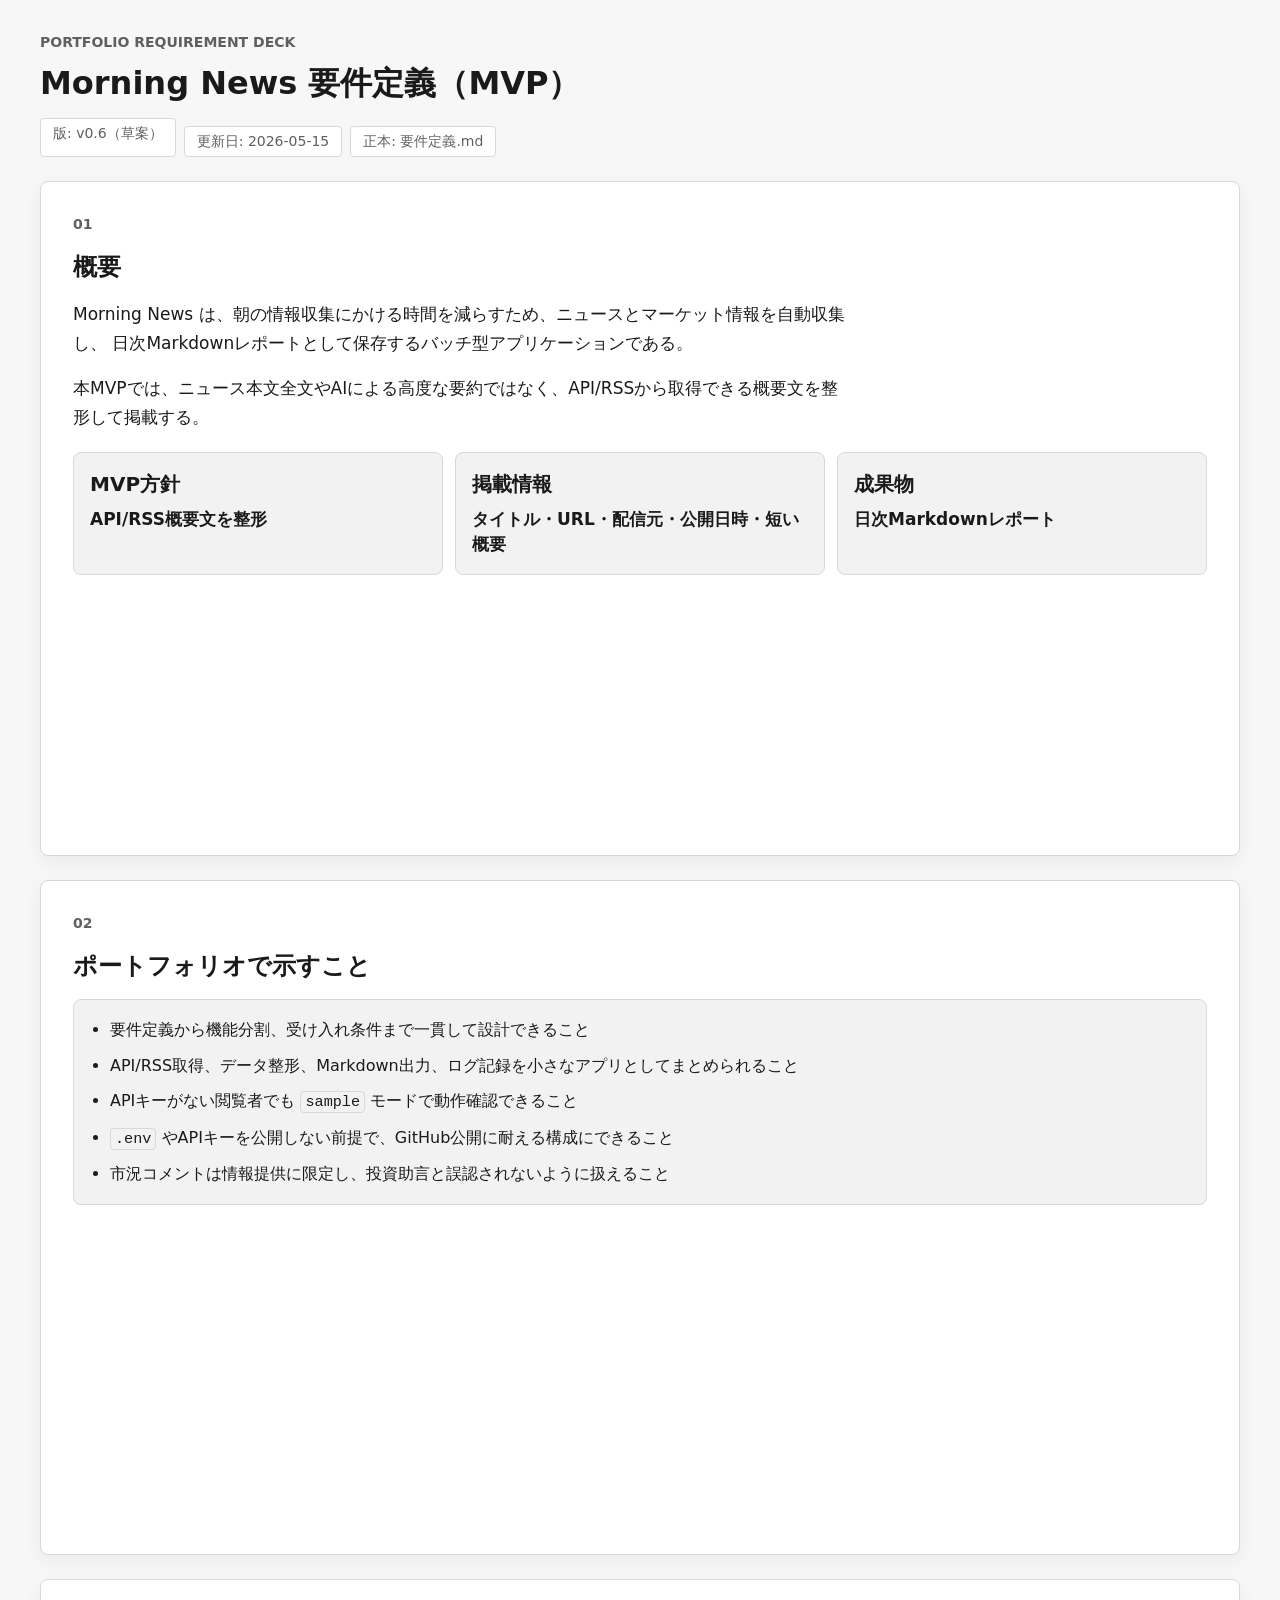
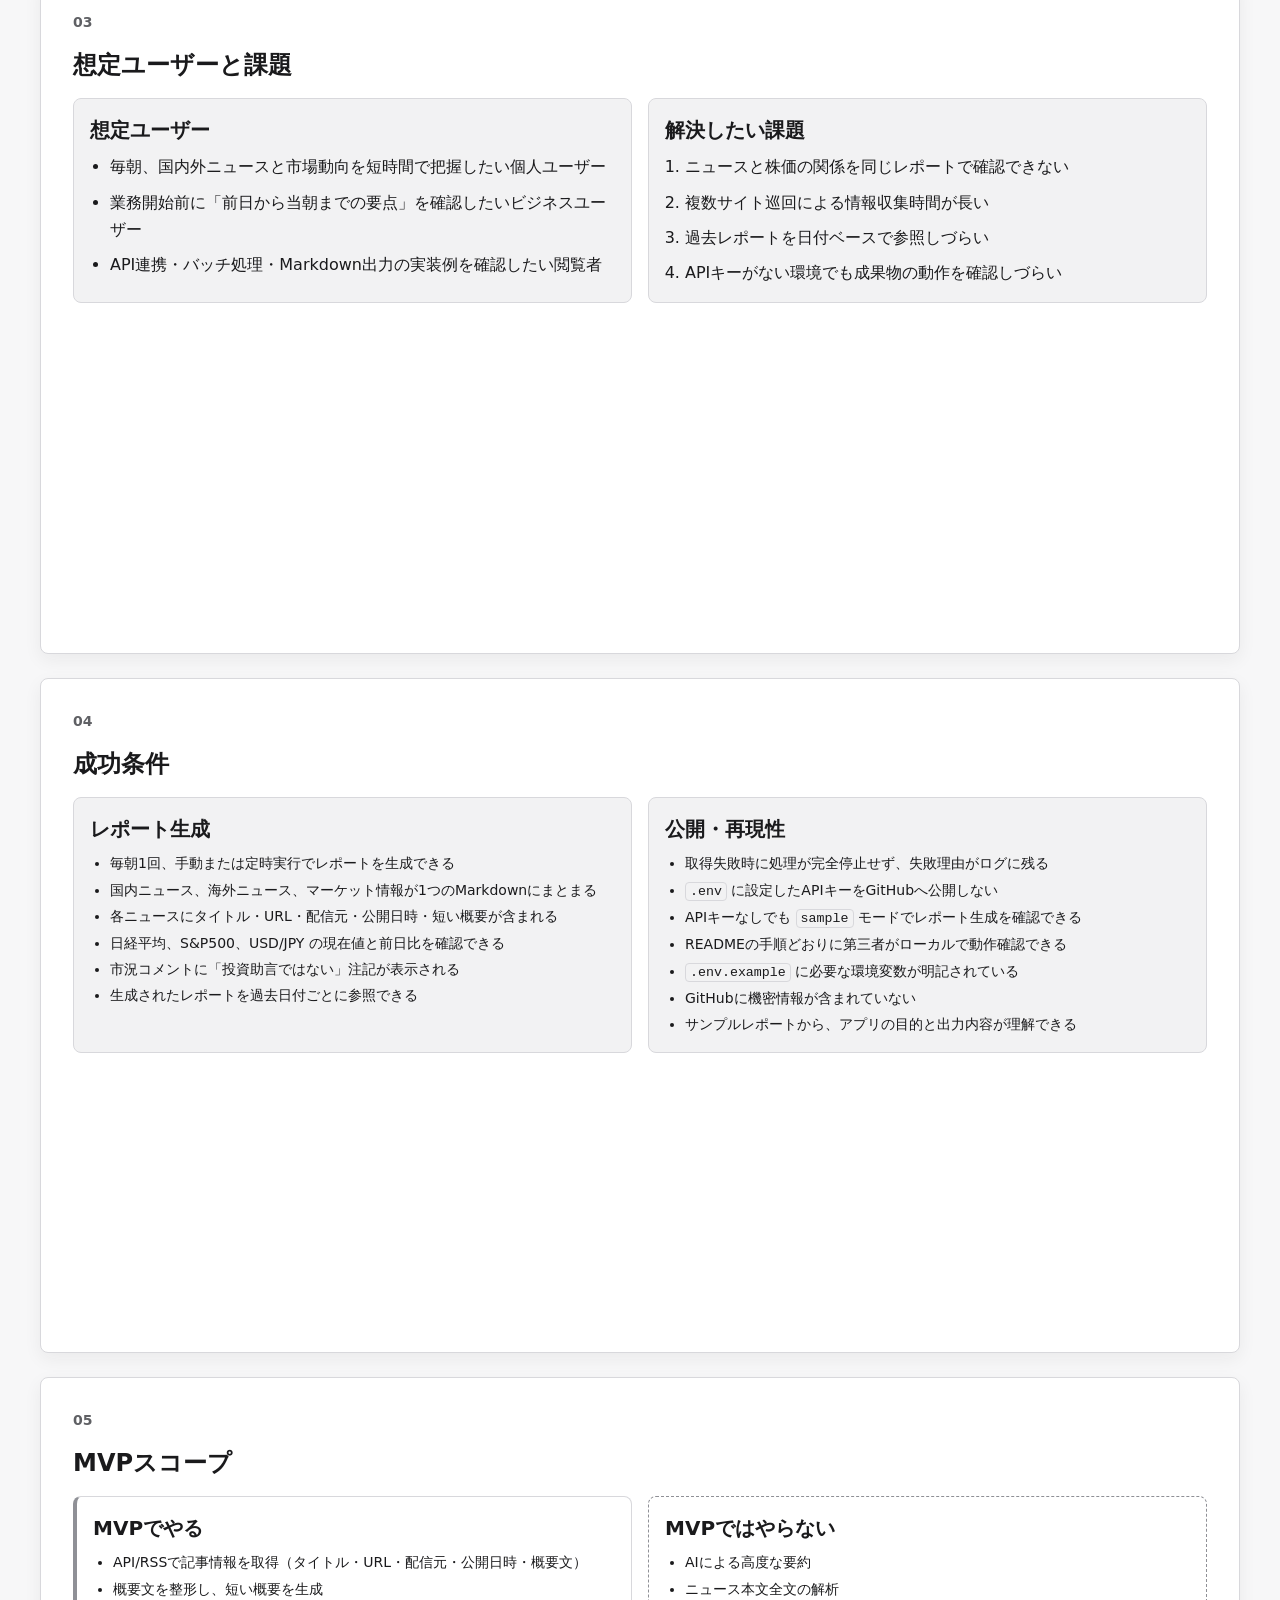
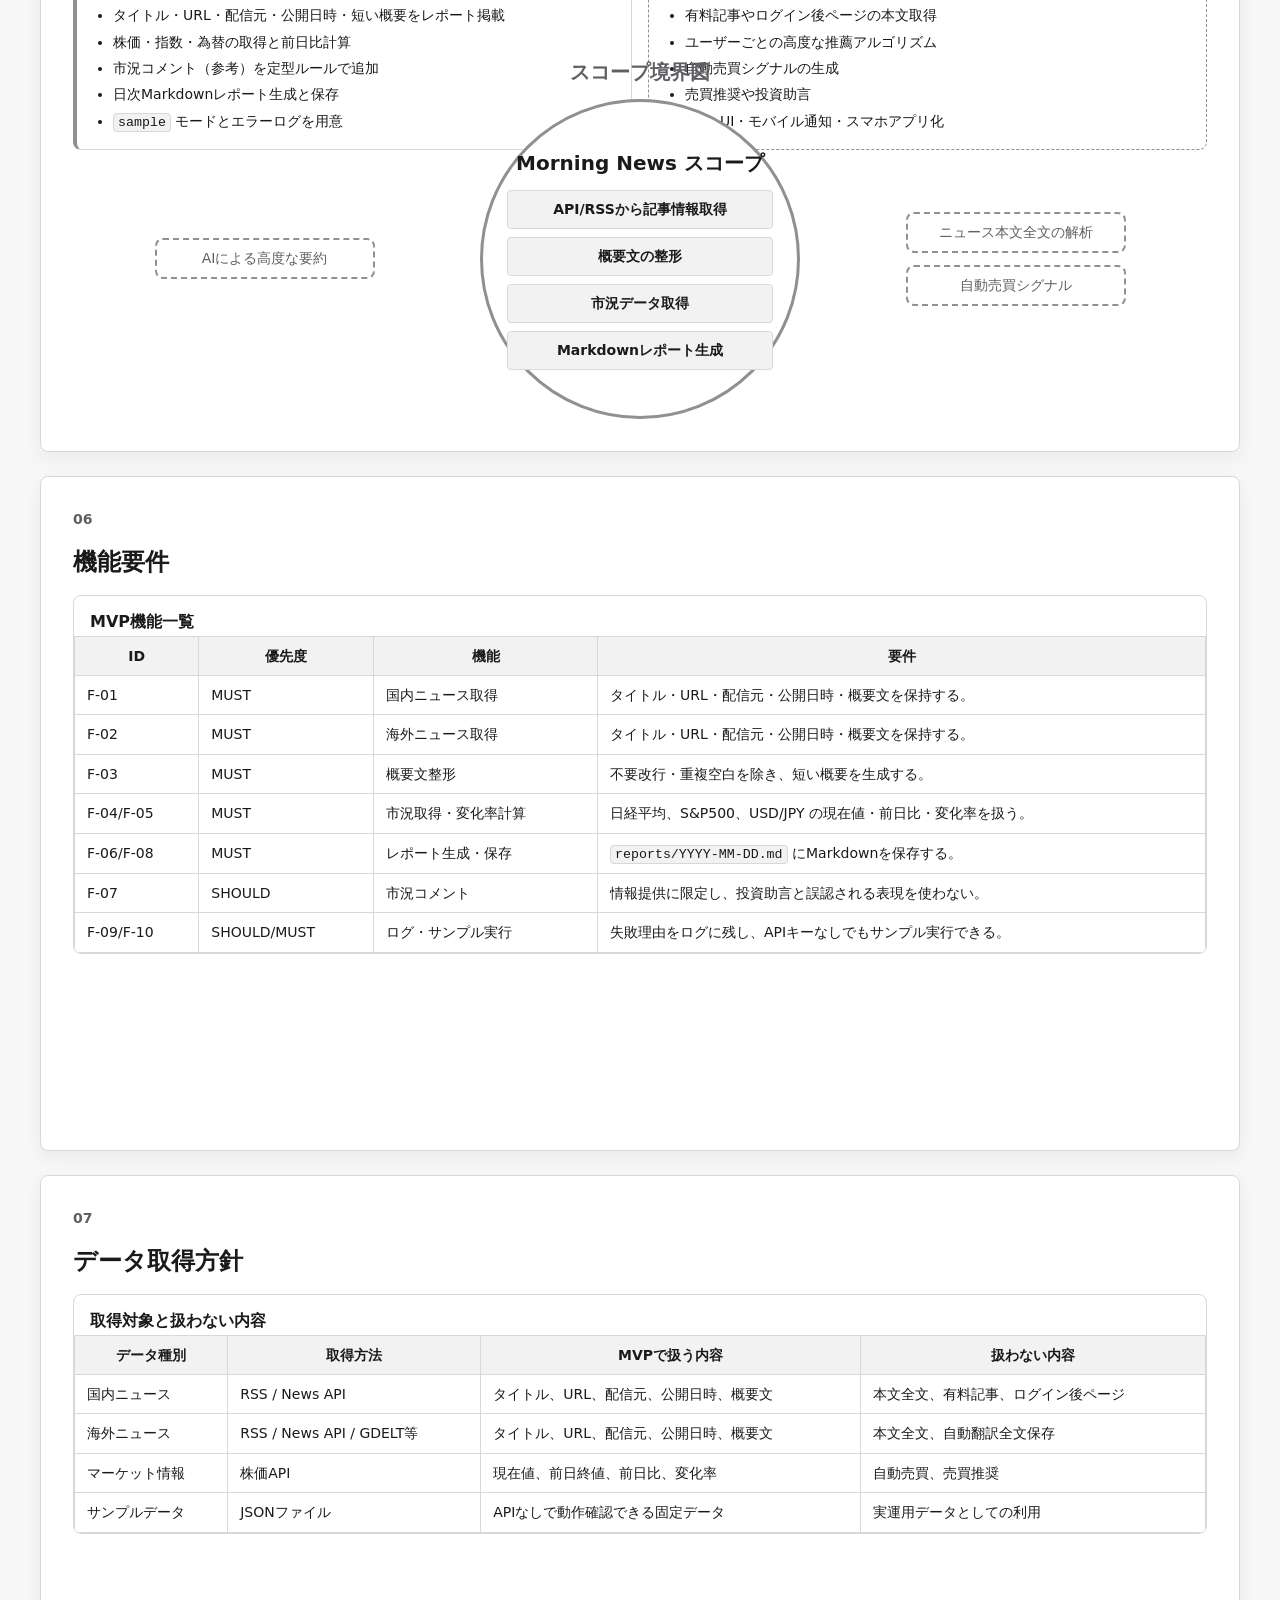
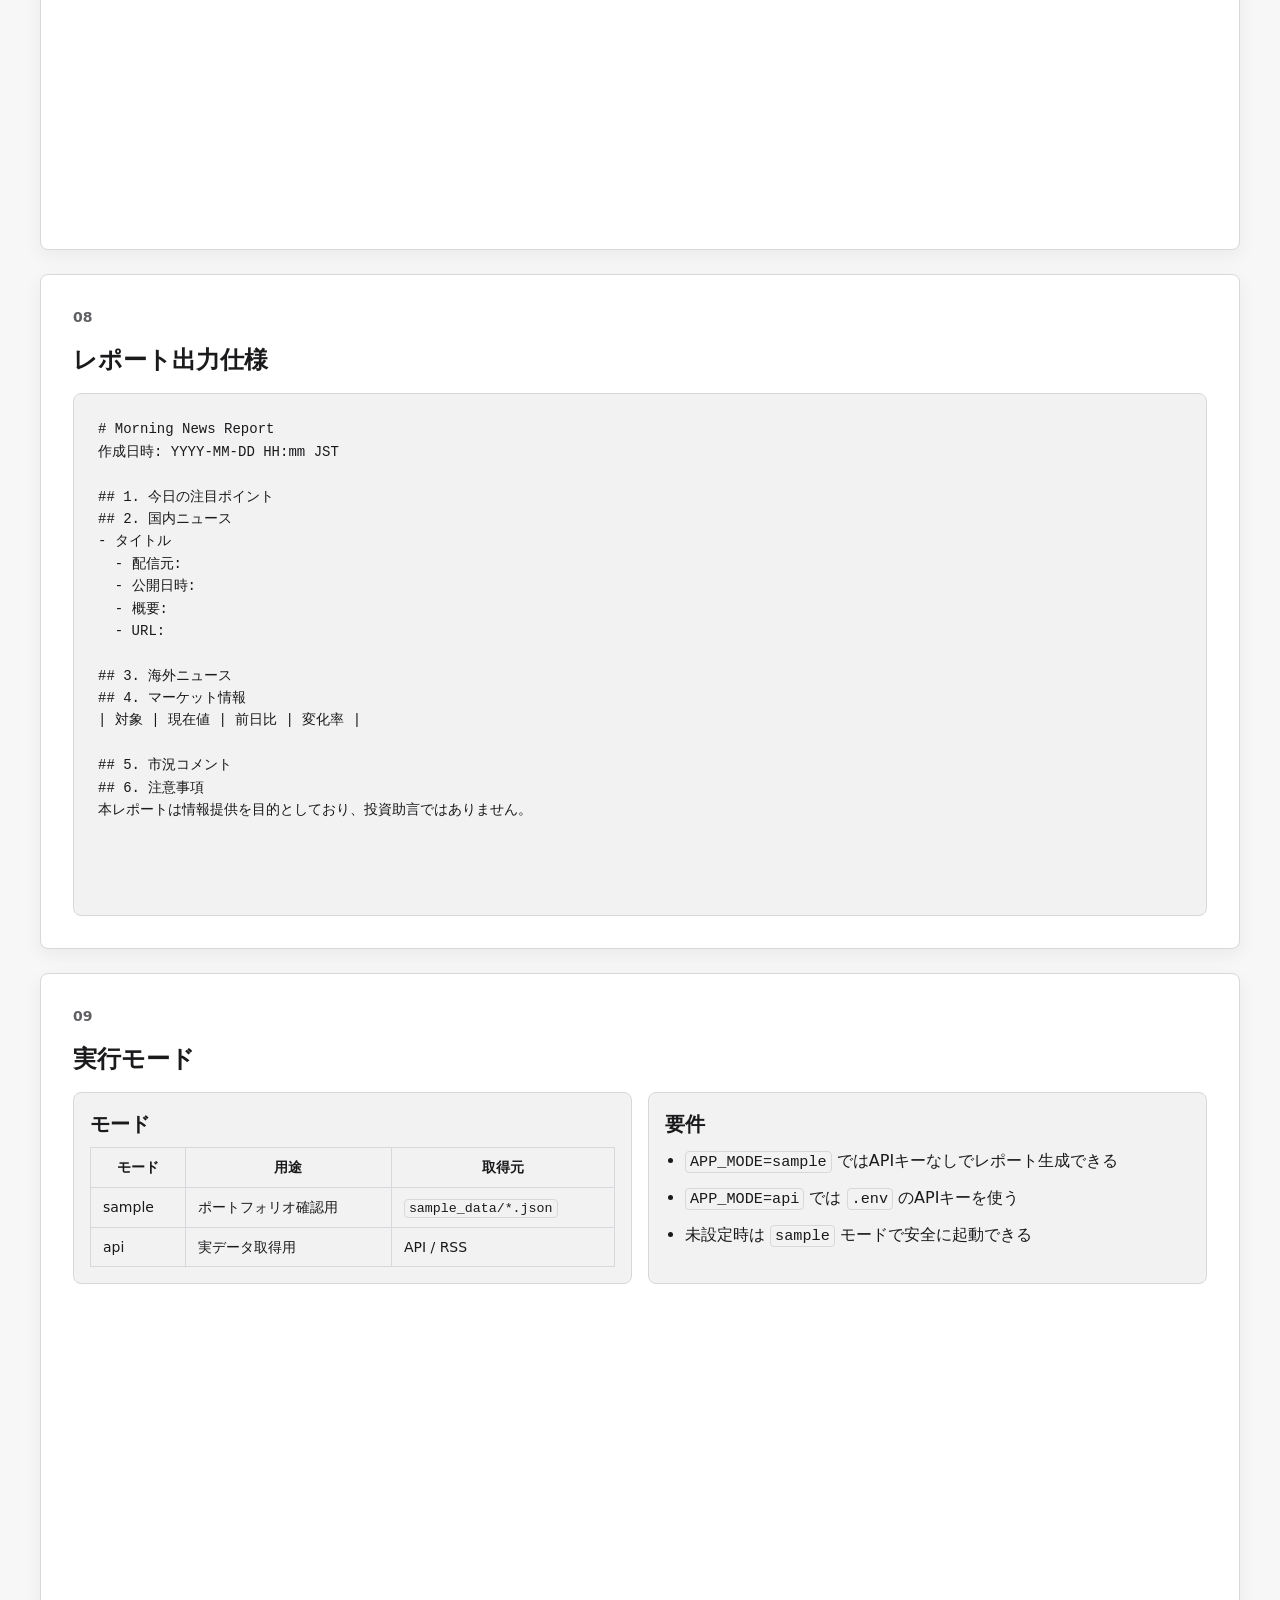
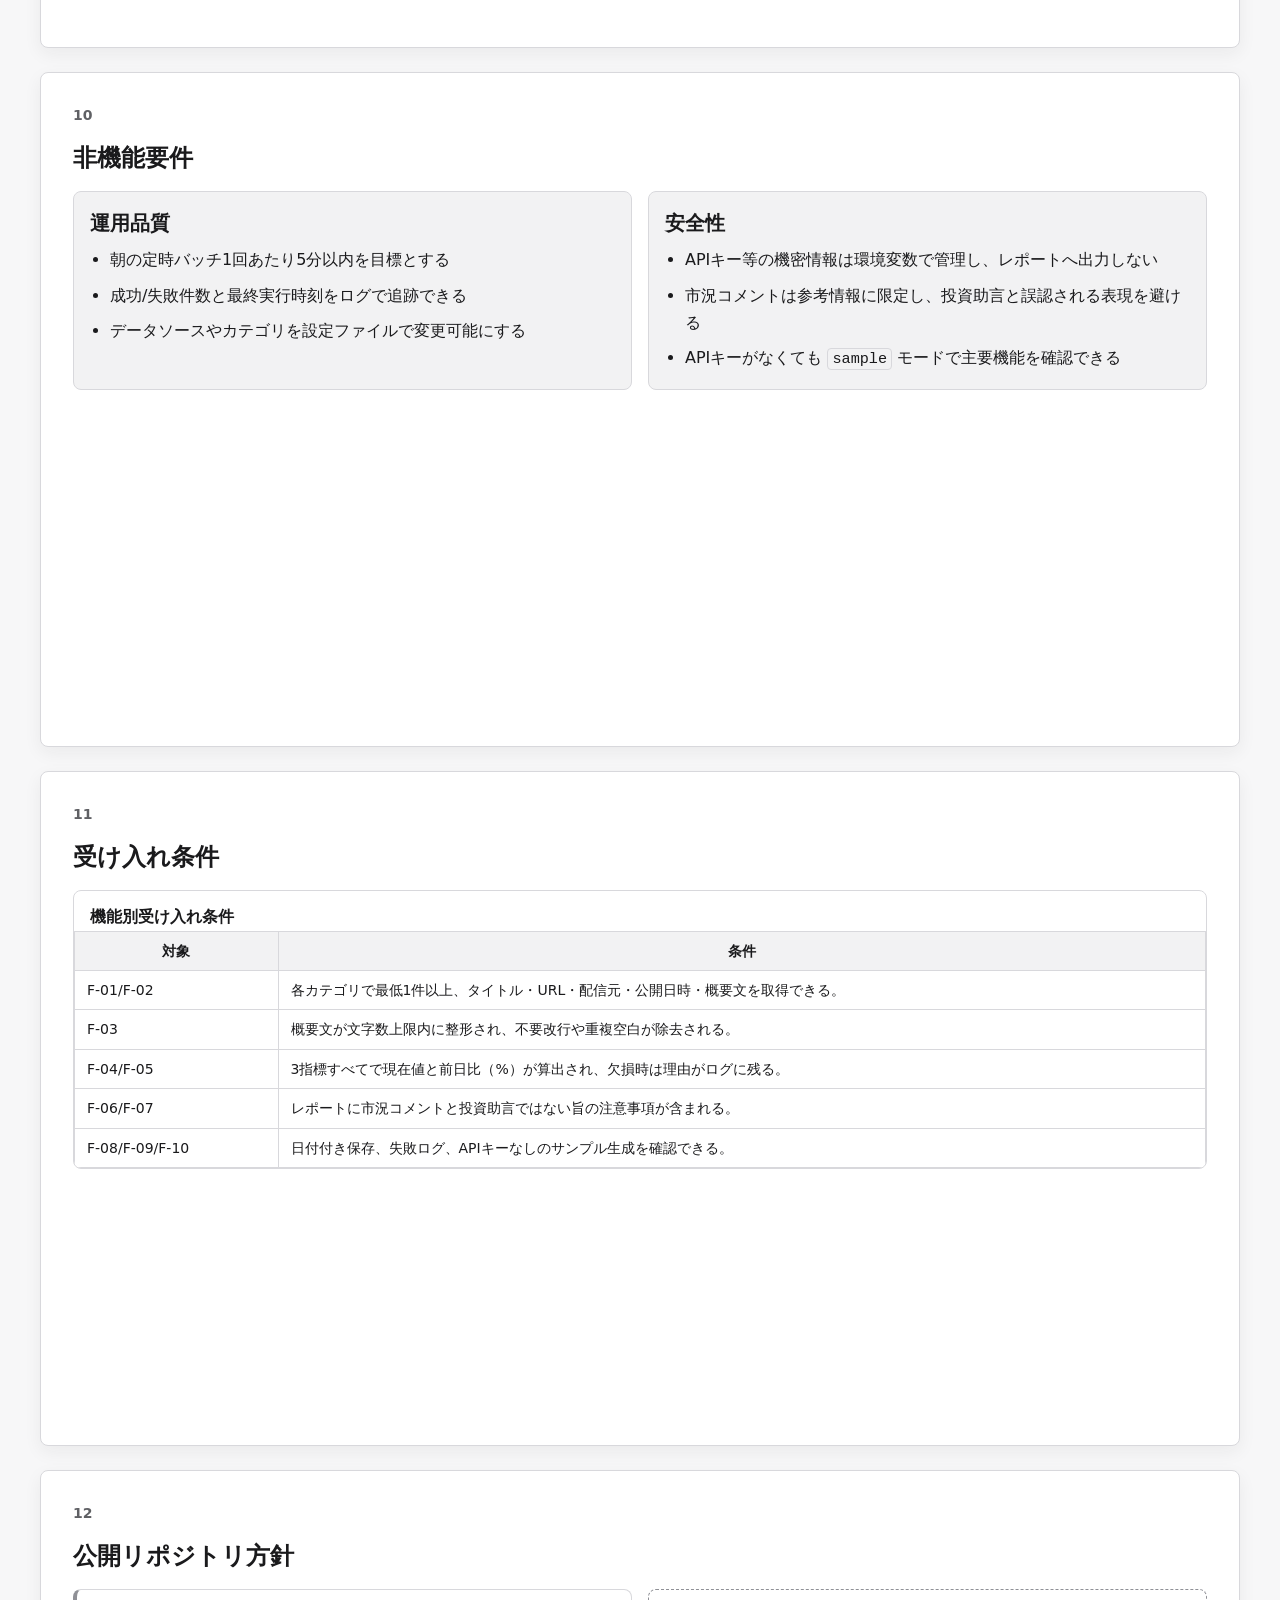
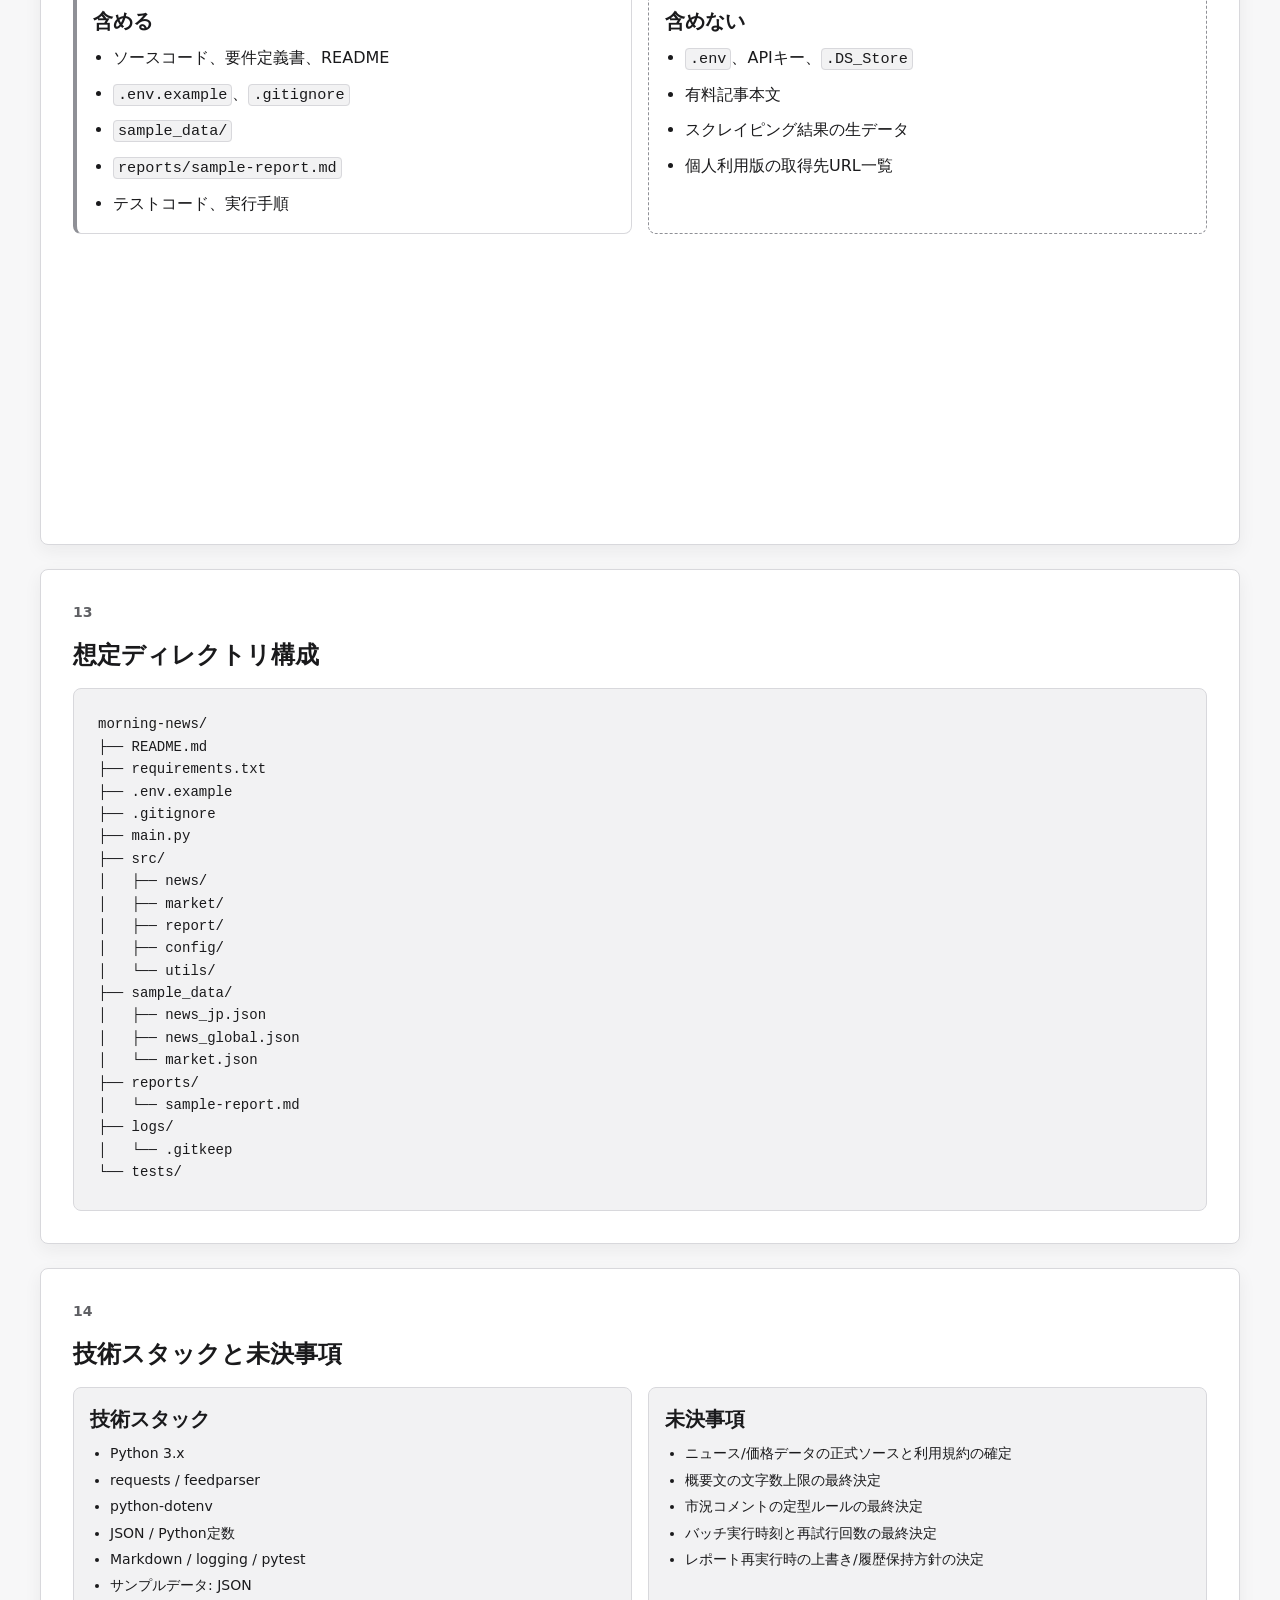
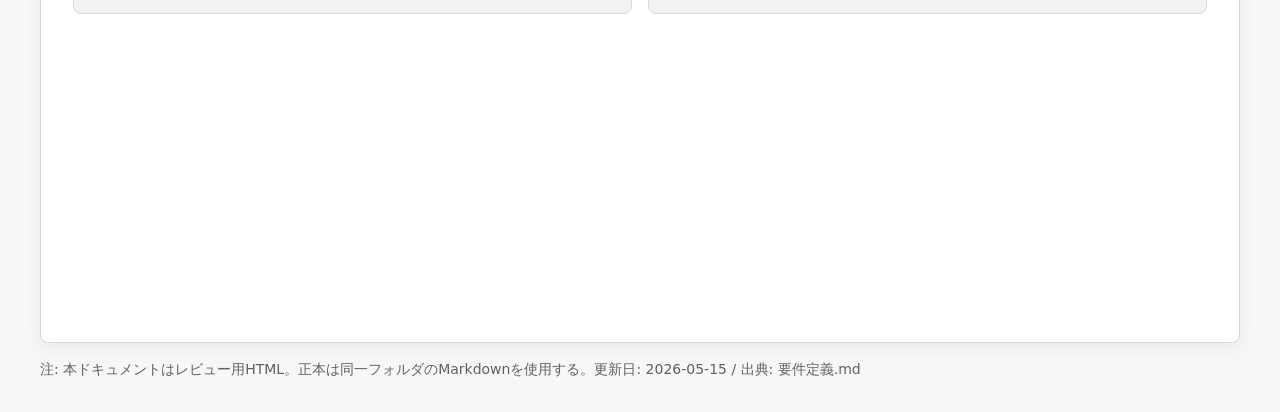
==== commit cb65b8f5: "Align requirements deck with Digital Agency style rules" ====
--- a/要件定義.html
+++ b/要件定義.html
@@ -11,7 +11,7 @@
       <p class="deck-label">Portfolio Requirement Deck</p>
       <h1>Morning News 要件定義（MVP）</h1>
       <ul class="deck-meta">
-        <li>版: v0.5（草案）</li>
+        <li>版: v0.6（草案）</li>
         <li>更新日: 2026-05-15</li>
         <li>正本: 要件定義.md</li>
       </ul>
@@ -479,7 +479,7 @@
     </main>
 
     <footer class="deck-footer">
-      注: 本ドキュメントはレビュー用HTML。長期管理する正本は同一フォルダのMarkdownを使用する。
+      注: 本ドキュメントはレビュー用HTML。正本は同一フォルダのMarkdownを使用する。更新日: 2026-05-15 / 出典: 要件定義.md
     </footer>
   </body>
 </html>
--- a/要件定義.css
+++ b/要件定義.css
@@ -1,27 +1,59 @@
 :root {
-  --bg: #eef2f7;
-  --surface: #ffffff;
-  --text: #111827;
-  --muted: #4b5563;
-  --line: #d1d5db;
-  --accent: #2563eb;
-  --ok: #166534;
-  --ok-bg: #f0fdf4;
-  --out: #9a3412;
-  --out-bg: #fff7ed;
+  --color-bg: #f7f7f8;
+  --color-surface: #ffffff;
+  --color-surface-subtle: #f2f2f3;
+  --color-text: #1a1a1c;
+  --color-muted: #5f6064;
+  --color-border: #d8d8dc;
+  --color-border-strong: #8f9096;
+  --color-focus: #005fcc;
+  --shadow-slide: 0 6px 18px rgba(26, 26, 28, 0.06);
+
+  --font-sans: "Noto Sans JP", "Hiragino Sans", "Yu Gothic", "YuGothic", system-ui, sans-serif;
+  --font-mono: "Noto Sans Mono", "SFMono-Regular", Consolas, monospace;
+  --font-size-caption: 14px;
+  --font-size-body: 16px;
+  --font-size-body-lg: 17px;
+  --font-size-heading-sm: 20px;
+  --font-size-heading-md: 24px;
+  --font-size-heading-lg: 32px;
+  --line-height-ui: 1.5;
+  --line-height-body: 1.7;
+  --line-height-heading: 1.4;
+
+  --space-1: 4px;
+  --space-2: 8px;
+  --space-3: 12px;
+  --space-4: 16px;
+  --space-5: 24px;
+  --space-6: 32px;
+  --space-7: 40px;
+
+  --radius-sm: 4px;
+  --radius-md: 8px;
 }
 
 * {
   box-sizing: border-box;
 }
 
+html {
+  background: var(--color-bg);
+}
+
 body {
   margin: 0;
-  padding: 24px;
-  font-family: "Hiragino Kaku Gothic ProN", "Yu Gothic", sans-serif;
-  color: var(--text);
-  background: var(--bg);
-  line-height: 1.6;
+  padding: var(--space-6);
+  font-family: var(--font-sans);
+  font-size: var(--font-size-body);
+  line-height: var(--line-height-body);
+  color: var(--color-text);
+  background: var(--color-bg);
+}
+
+:focus-visible {
+  outline: 3px solid var(--color-focus);
+  outline-offset: 2px;
 }
 
 .deck-header,
@@ -32,62 +64,63 @@
 }
 
 .deck-header {
-  margin-bottom: 20px;
-  text-align: center;
+  margin-bottom: var(--space-5);
+  text-align: left;
 }
 
 .deck-label {
-  margin: 0 0 8px;
-  font-size: 0.82rem;
-  font-weight: 700;
-  color: var(--accent);
+  margin: 0 0 var(--space-2);
+  font-size: var(--font-size-caption);
+  line-height: var(--line-height-ui);
+  font-weight: 700;
+  color: var(--color-muted);
   letter-spacing: 0;
   text-transform: uppercase;
 }
 
 .deck-header h1 {
-  margin: 10px;
-  font-size: clamp(1.45rem, 2.4vw, 2.05rem);
-  
+  margin: 0;
+  font-size: var(--font-size-heading-lg);
+  line-height: var(--line-height-heading);
+  font-weight: 700;
 }
 
 .deck-meta {
-  margin: 10px 0 0;
+  margin: var(--space-3) 0 0;
   padding: 0;
   list-style: none;
   display: flex;
   flex-wrap: wrap;
-  gap: 8px;
-  text-align: center;
-  justify-content: center;
+  gap: var(--space-2);
 }
 
 .deck-meta li {
-  background: var(--surface);
-  border: 1px solid var(--line);
-  border-radius: 999px;
-  padding: 4px 10px;
-  font-size: 0.88rem;
-  color: var(--muted);
+  background: var(--color-surface);
+  border: 1px solid var(--color-border);
+  border-radius: var(--radius-sm);
+  padding: var(--space-1) var(--space-3);
+  font-size: var(--font-size-caption);
+  line-height: var(--line-height-ui);
+  color: var(--color-muted);
 }
 
 .deck {
   display: grid;
-  gap: 24px;
+  gap: var(--space-5);
 }
 
 .slide {
-  background: var(--surface);
-  border: 1px solid var(--line);
-  border-radius: 8px;
-  padding: clamp(16px, 2.6vw, 28px);
-  box-shadow: 0 8px 24px rgba(17, 24, 39, 0.06);
+  background: var(--color-surface);
+  border: 1px solid var(--color-border);
+  border-radius: var(--radius-md);
+  padding: var(--space-6);
+  box-shadow: var(--shadow-slide);
   aspect-ratio: 16 / 9;
   min-height: 540px;
   display: flex;
   flex-direction: column;
-  gap: 14px;
-  overflow: hidden;
+  gap: var(--space-4);
+  overflow: auto;
 }
 
 .cover {
@@ -96,106 +129,101 @@
 
 .slide-index {
   margin: 0;
-  color: var(--accent);
-  font-size: 0.86rem;
+  color: var(--color-muted);
+  font-size: var(--font-size-caption);
+  line-height: var(--line-height-ui);
   font-weight: 700;
 }
 
 .slide h2 {
   margin: 0;
-  font-size: clamp(1.2rem, 1.85vw, 1.7rem);
+  font-size: var(--font-size-heading-md);
+  line-height: var(--line-height-heading);
+  font-weight: 700;
 }
 
 .lead {
   margin: 0;
-  font-size: clamp(1rem, 1.35vw, 1.12rem);
-  max-width: 70ch;
+  font-size: var(--font-size-body-lg);
+  line-height: var(--line-height-body);
+  max-width: 72ch;
 }
 
 .highlights {
-  margin-top: 8px;
+  margin-top: var(--space-1);
   display: grid;
   grid-template-columns: repeat(3, minmax(0, 1fr));
-  gap: 10px;
-}
-
-.highlight {
-  border: 1px solid var(--line);
-  border-radius: 8px;
-  padding: 10px;
-  background: #f9fafb;
-}
-
-.highlight h3 {
-  margin: 0 0 6px;
-  font-size: 0.92rem;
-  color: var(--muted);
+  gap: var(--space-3);
+}
+
+.highlight,
+.panel {
+  border: 1px solid var(--color-border);
+  border-radius: var(--radius-md);
+  padding: var(--space-4);
+  background: var(--color-surface-subtle);
+}
+
+.highlight h3,
+.panel h3,
+.scope-diagram h3 {
+  margin: 0 0 var(--space-2);
+  font-size: var(--font-size-heading-sm);
+  line-height: 1.5;
+  font-weight: 700;
+  color: var(--color-text);
 }
 
 .highlight p {
   margin: 0;
-  font-size: 1rem;
+  font-size: var(--font-size-body-lg);
+  line-height: var(--line-height-ui);
   font-weight: 700;
 }
 
 .two-col {
   display: grid;
   grid-template-columns: repeat(2, minmax(0, 1fr));
-  gap: 12px;
+  gap: var(--space-4);
   min-height: 0;
 }
 
-.panel {
-  border: 1px solid var(--line);
-  border-radius: 8px;
-  padding: 12px;
-  background: #f9fafb;
+.panel-in,
+.panel-out {
+  background: var(--color-surface);
 }
 
 .panel-in {
-  border-color: #86efac;
-  background: var(--ok-bg);
+  border-left: 4px solid var(--color-border-strong);
 }
 
 .panel-out {
-  border-color: #fdba74;
-  background: var(--out-bg);
-}
-
-.panel h3 {
-  margin: 0 0 8px;
-  font-size: 1rem;
-}
-
-.panel-in h3 {
-  color: var(--ok);
-}
-
-.panel-out h3 {
-  color: var(--out);
+  border-style: dashed;
+  border-color: var(--color-border-strong);
 }
 
 ul,
 ol {
   margin: 0;
-  padding-left: 18px;
+  padding-left: 1.25em;
 }
 
 li + li {
-  margin-top: 6px;
+  margin-top: var(--space-2);
 }
 
 .compact-list li {
-  margin-top: 4px;
-  font-size: 0.88rem;
-  line-height: 1.45;
+  margin-top: var(--space-1);
+  font-size: var(--font-size-caption);
+  line-height: 1.6;
 }
 
 .table-wrap {
-  border: 1px solid var(--line);
-  border-radius: 8px;
+  border: 1px solid var(--color-border);
+  border-radius: var(--radius-md);
   overflow: auto;
   min-height: 0;
+  background: var(--color-surface);
 }
 
 table {
@@ -206,52 +234,57 @@
 
 caption {
   text-align: left;
-  padding: 10px 12px 0;
+  padding: var(--space-3) var(--space-4) 0;
   font-weight: 700;
 }
 
 th,
 td {
-  border: 1px solid var(--line);
-  padding: 8px 10px;
+  border: 1px solid var(--color-border);
+  padding: var(--space-2) var(--space-3);
   vertical-align: top;
   word-break: break-word;
-  font-size: 0.9rem;
+  font-size: var(--font-size-caption);
+  line-height: 1.6;
 }
 
 th {
-  background: #f3f4f6;
+  background: var(--color-surface-subtle);
   font-weight: 700;
 }
 
 code {
-  background: #eff6ff;
-  color: #1d4ed8;
-  border-radius: 4px;
-  padding: 1px 4px;
+  background: var(--color-surface-subtle);
+  color: var(--color-text);
+  border: 1px solid var(--color-border);
+  border-radius: var(--radius-sm);
+  padding: 1px var(--space-1);
+  font-family: var(--font-mono);
+  font-size: 0.95em;
 }
 
 .code-preview {
   flex: 1;
   min-height: 0;
   overflow: auto;
-  border: 1px solid var(--line);
-  border-radius: 8px;
-  background: #0f172a;
+  border: 1px solid var(--color-border);
+  border-radius: var(--radius-md);
+  background: var(--color-surface-subtle);
 }
 
 .code-preview pre {
   margin: 0;
-  padding: 18px;
+  padding: var(--space-5);
 }
 
 .code-preview code {
   display: block;
   background: transparent;
-  color: #e5e7eb;
+  border: 0;
+  color: var(--color-text);
   padding: 0;
-  font-size: 0.88rem;
-  line-height: 1.5;
+  font-size: var(--font-size-caption);
+  line-height: 1.6;
   white-space: pre;
 }
 
@@ -260,32 +293,35 @@
 }
 
 .deck-footer {
-  margin-top: 16px;
-  color: var(--muted);
-  font-size: 0.9rem;
+  margin-top: var(--space-4);
+  color: var(--color-muted);
+  font-size: var(--font-size-caption);
+  line-height: var(--line-height-ui);
 }
 
 .scope-diagram {
-  margin-top: 4px;
+  width: 100%;
+  margin-top: var(--space-1);
   display: flex;
+  flex: 1;
   flex-direction: column;
   align-items: center;
-  gap: 10px;
+  justify-content: center;
+  gap: var(--space-3);
 }
 
 .scope-diagram h3 {
-  margin: 0;
-  font-size: 1rem;
-  color: var(--muted);
+  margin-bottom: 0;
+  color: var(--color-muted);
 }
 
 .scope-diagram-row {
   width: 100%;
   display: grid;
-  grid-template-columns: minmax(140px, 1fr) minmax(240px, 320px) minmax(140px, 1fr);
+  grid-template-columns: minmax(140px, 1fr) minmax(280px, 320px) minmax(140px, 1fr);
   align-items: center;
   justify-items: center;
-  column-gap: 16px;
+  column-gap: var(--space-5);
 }
 
 .outside-area {
@@ -294,46 +330,40 @@
   flex-direction: column;
   align-items: center;
   justify-content: center;
-  gap: 12px;
-}
-
-.outside-left {
-  justify-content: center;
-}
-
-.outside-right {
-  justify-content: center;
+  gap: var(--space-3);
 }
 
 .outside-item {
-  width: min(100%, 210px);
-  padding: 10px 12px;
-  background-color: #ffffff;
-  border: 2px dashed #9ca3af;
-  border-radius: 8px;
+  width: min(100%, 220px);
+  padding: var(--space-2) var(--space-3);
+  background: var(--color-surface);
+  border: 2px dashed var(--color-border-strong);
+  border-radius: var(--radius-md);
   text-align: center;
-  color: #4b5563;
-  font-size: 0.88rem;
+  color: var(--color-muted);
+  font-size: var(--font-size-caption);
+  line-height: var(--line-height-ui);
 }
 
 .scope-boundary {
   width: min(100%, 320px);
   aspect-ratio: 1 / 1;
-  border: 4px solid #2563eb;
+  border: 3px solid var(--color-border-strong);
   border-radius: 50%;
-  background-color: #eaf2ff;
+  background: var(--color-surface);
   display: flex;
   flex-direction: column;
   justify-content: center;
   align-items: center;
-  padding: 22px;
+  padding: var(--space-5);
 }
 
 .scope-title {
-  margin: 0 0 10px;
-  font-size: clamp(1rem, 1.45vw, 1.2rem);
-  font-weight: 700;
-  color: #1e40af;
+  margin: 0 0 var(--space-3);
+  font-size: var(--font-size-heading-sm);
+  line-height: 1.5;
+  font-weight: 700;
+  color: var(--color-text);
   text-align: center;
 }
 
@@ -345,15 +375,15 @@
 }
 
 .inside-list li {
-  background-color: #ffffff;
-  border: 1px solid #2563eb;
-  border-radius: 8px;
-  padding: 7px 8px;
-  margin-bottom: 8px;
+  background: var(--color-surface-subtle);
+  border: 1px solid var(--color-border);
+  border-radius: var(--radius-sm);
+  padding: var(--space-2);
+  margin-bottom: var(--space-2);
   text-align: center;
-  font-size: 0.78rem;
-  font-weight: 700;
-  line-height: 1.35;
+  font-size: var(--font-size-caption);
+  font-weight: 700;
+  line-height: var(--line-height-ui);
 }
 
 .inside-list li:last-child {
@@ -362,7 +392,7 @@
 
 @media (max-width: 1024px) {
   body {
-    padding: 16px;
+    padding: var(--space-4);
   }
 
   .slide {
@@ -372,6 +402,10 @@
 }
 
 @media (max-width: 768px) {
+  .deck-header h1 {
+    font-size: var(--font-size-heading-md);
+  }
+
   .two-col,
   .highlights {
     grid-template-columns: 1fr;
@@ -379,7 +413,7 @@
 
   .scope-diagram-row {
     grid-template-columns: 1fr;
-    row-gap: 12px;
+    row-gap: var(--space-3);
   }
 
   .outside-area {
@@ -388,7 +422,7 @@
   }
 
   .scope-boundary {
-    width: min(100%, 360px);
+    width: min(100%, 320px);
   }
 }
 
@@ -411,7 +445,7 @@
   .slide {
     box-shadow: none;
     border-radius: 0;
-    border: 1px solid #9ca3af;
+    border: 1px solid var(--color-border-strong);
     margin: 0;
     min-height: auto;
     aspect-ratio: auto;
